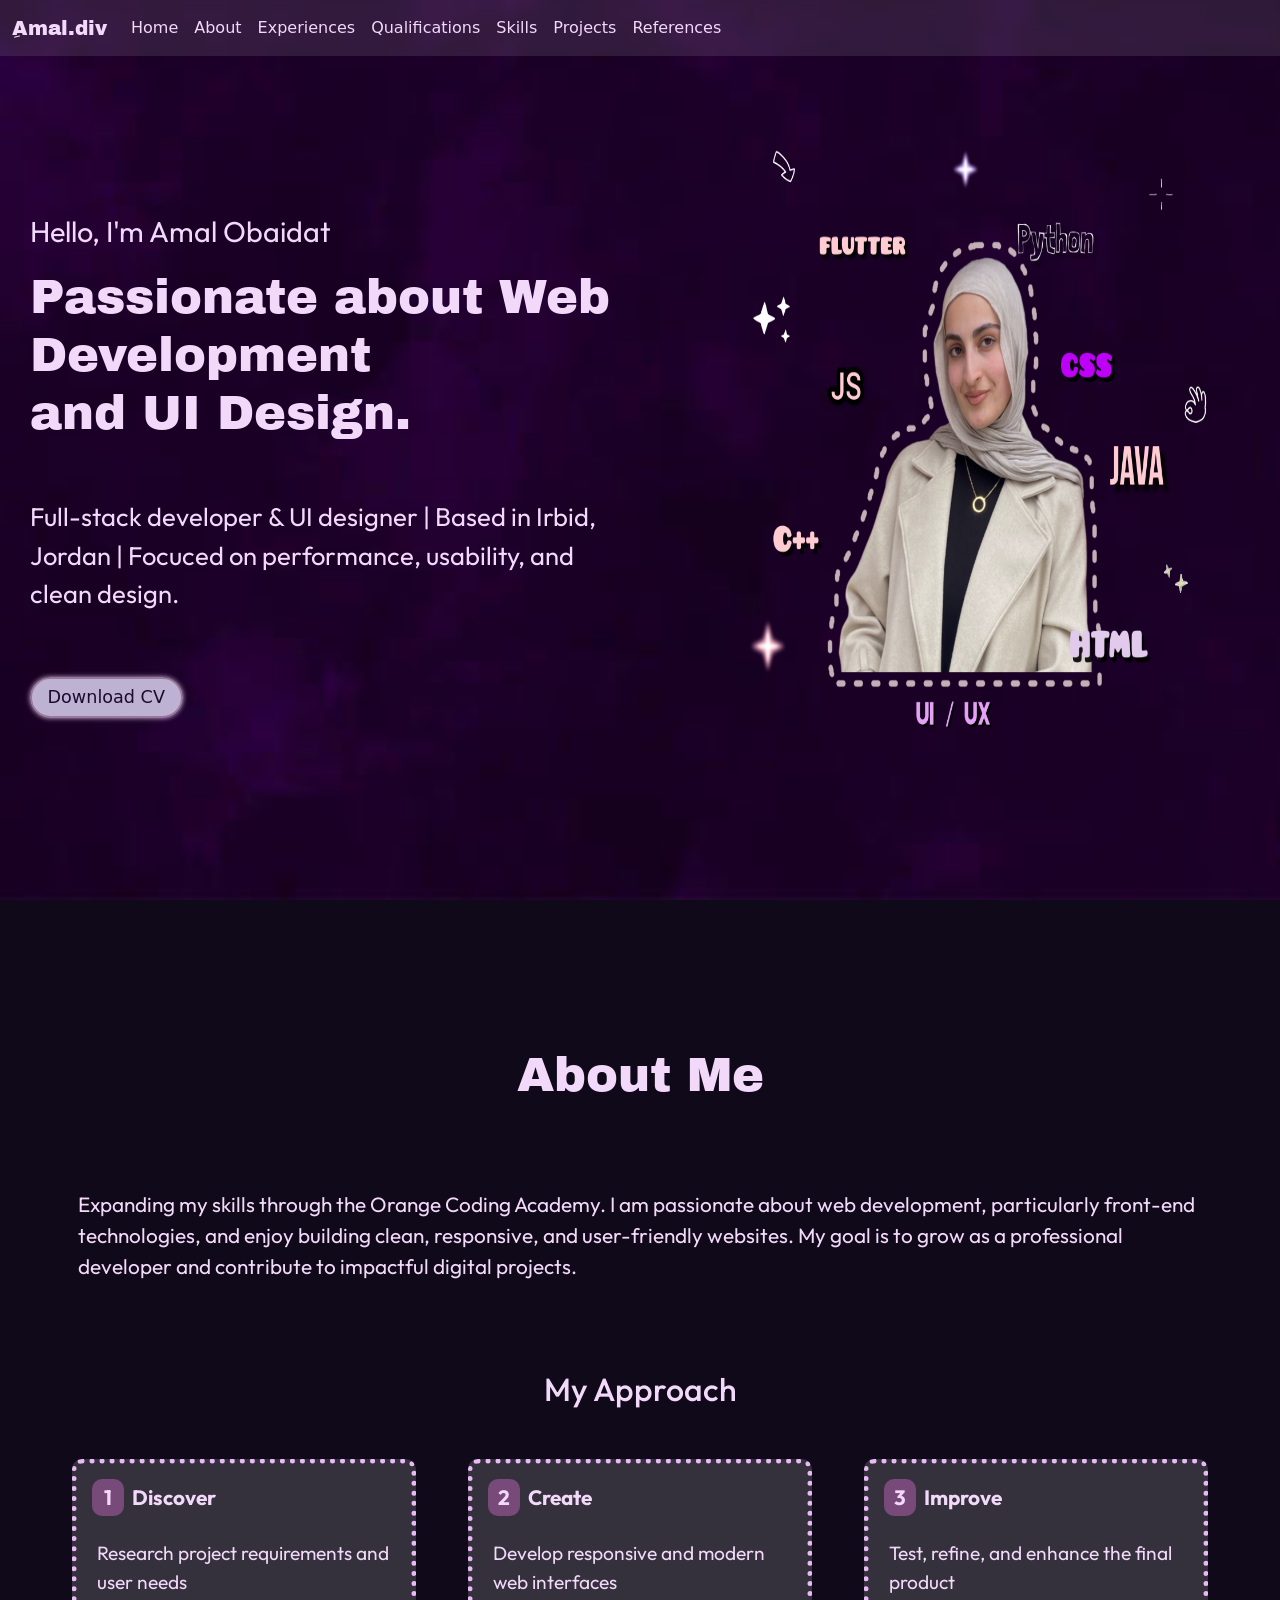
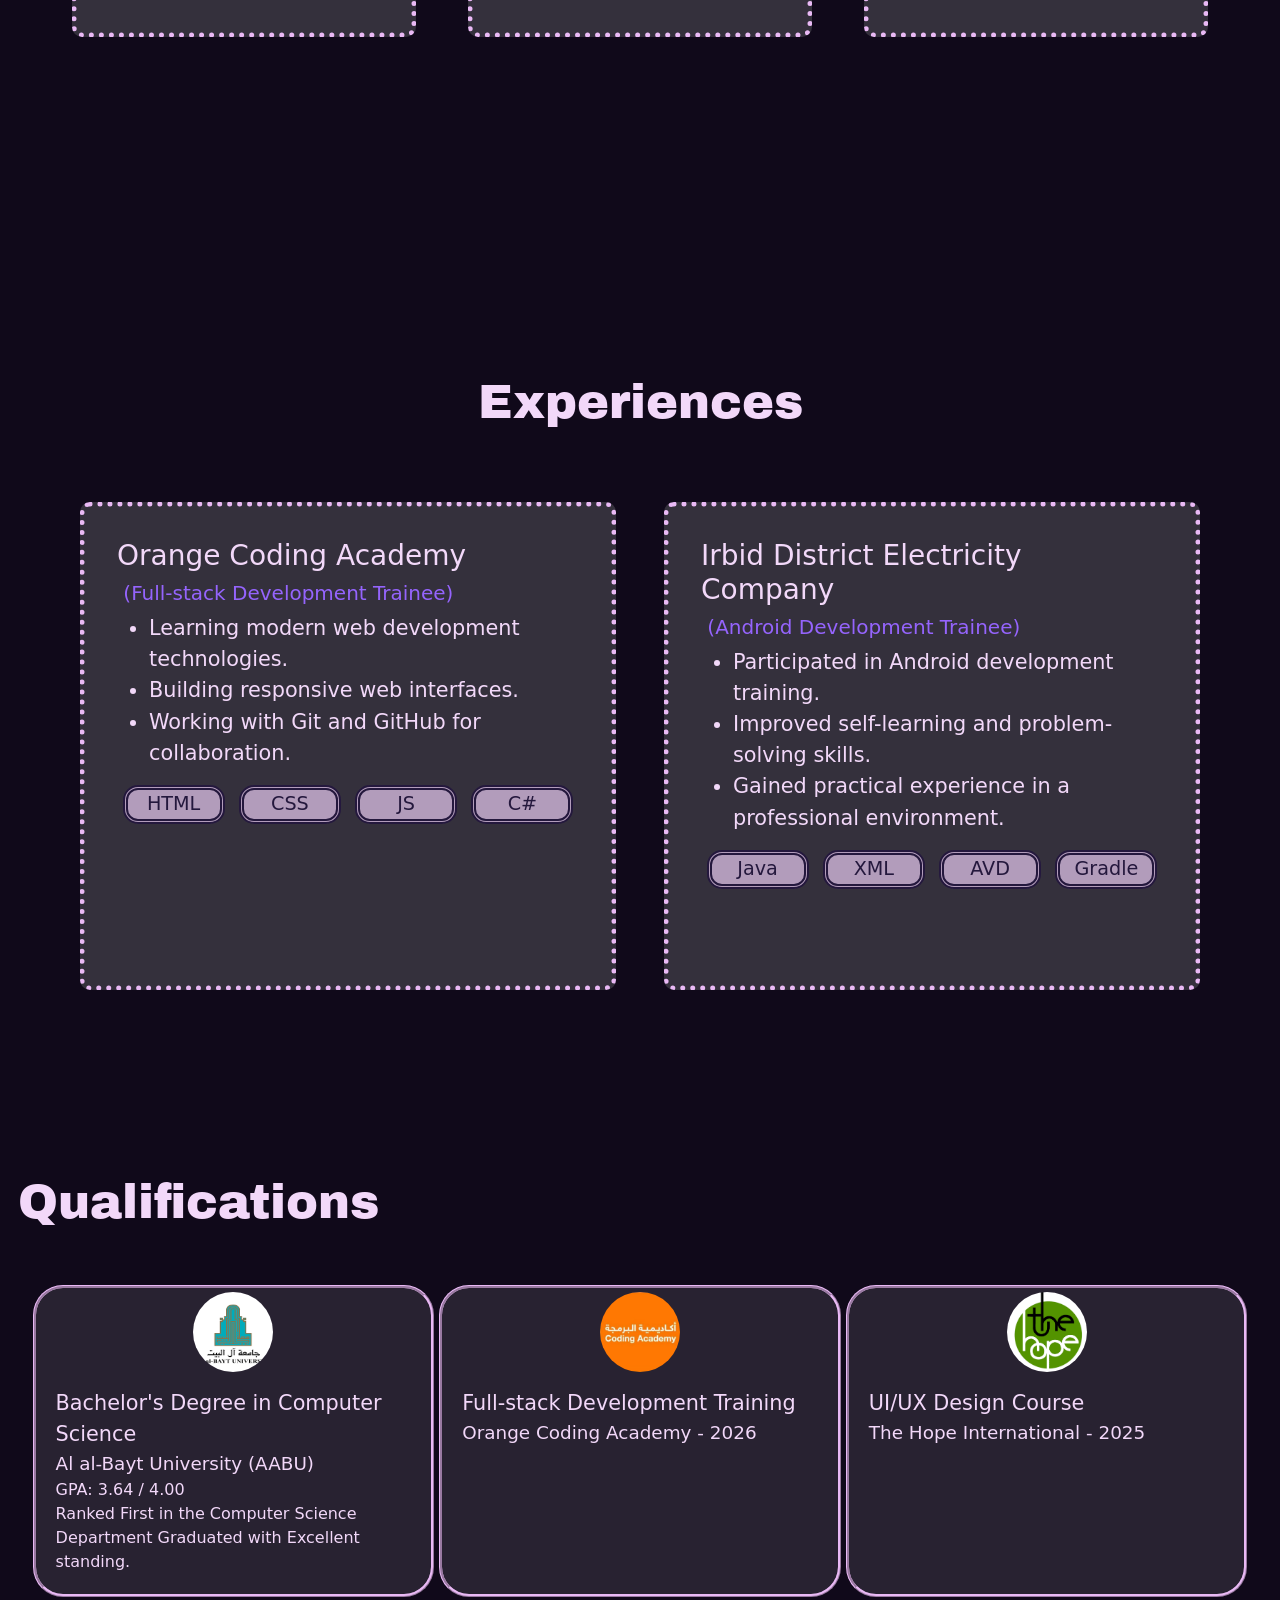
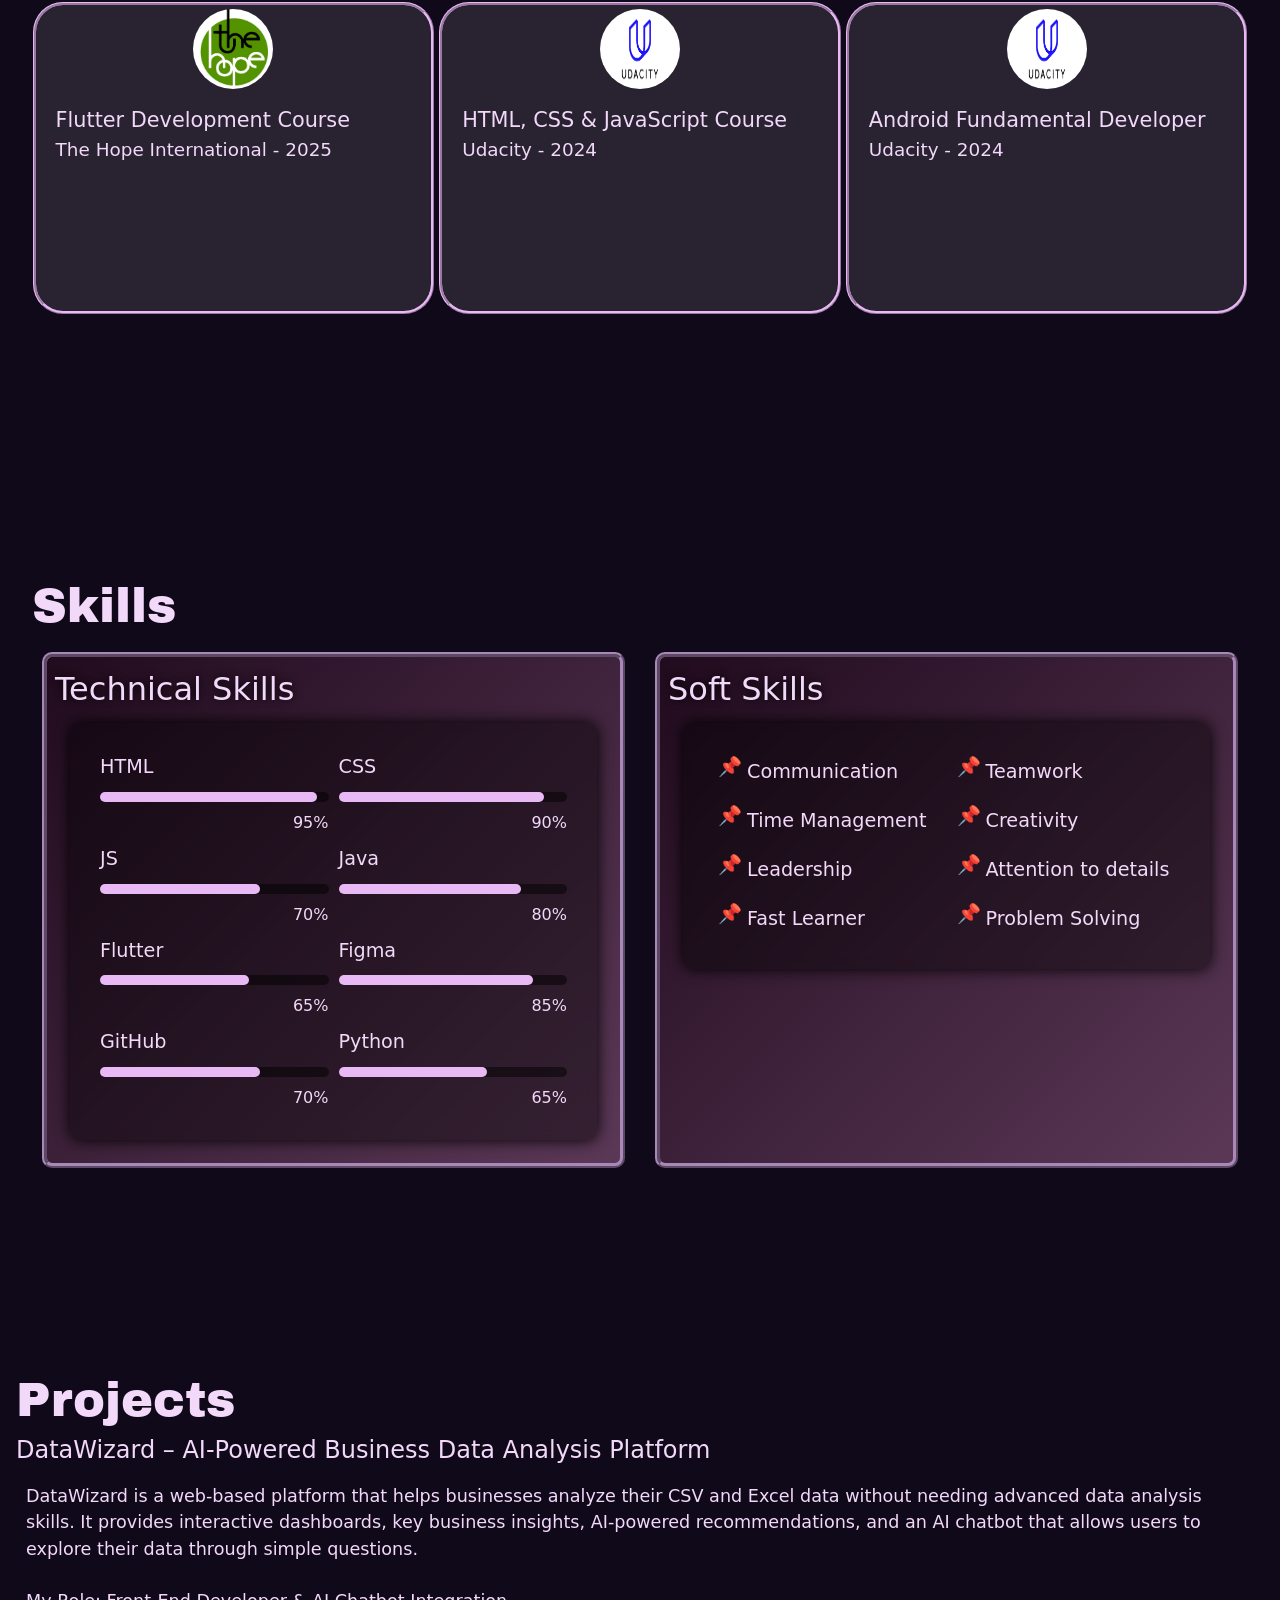
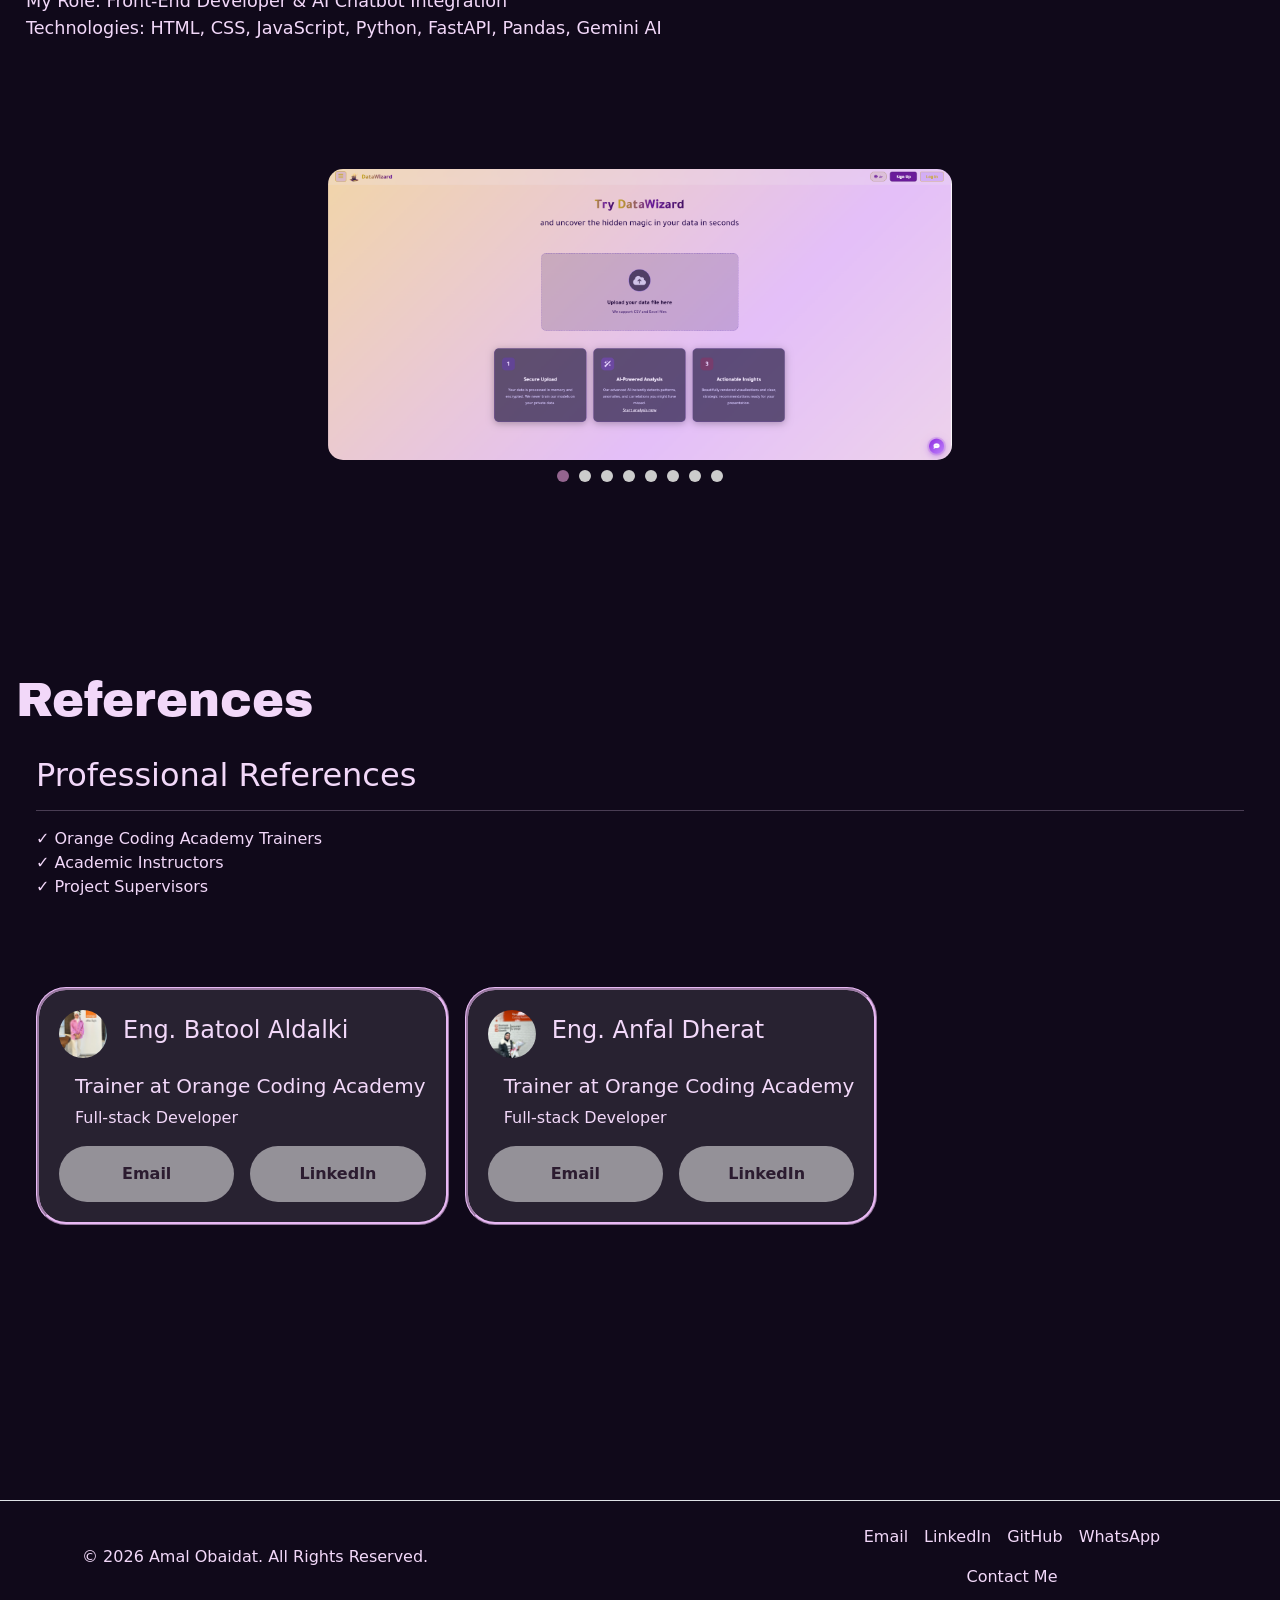
==== home.html @ 2462aabe "edit" ====
<!DOCTYPE html>
<html lang="en">

<head>
    <meta charset="UTF-8">
    <meta name="viewport" content="width=device-width, initial-scale=1.0">
    <title>Document</title>
    <link rel="stylesheet" href="home.css">
    <link rel="preconnect" href="https://fonts.googleapis.com">
    <link rel="preconnect" href="https://fonts.gstatic.com" crossorigin>
    <link href="https://fonts.googleapis.com/css2?family=Archivo+Black&display=swap" rel="stylesheet">
    <link href="https://fonts.googleapis.com/css2?family=Outfit&display=swap" rel="stylesheet">
    <link href="https://cdn.jsdelivr.net/npm/bootstrap@5.3.2/dist/css/bootstrap.min.css" rel="stylesheet">

</head>

<body>
    <nav class="navbar navbar-expand-lg navbar-dark">
        <div class="container-fluid">
            <a class="navbar-brand" href="#">ِAmal.div</a>
            <button class="navbar-toggler" type="button" data-bs-toggle="collapse"
                data-bs-target="#navbarSupportedContent" aria-controls="navbarSupportedContent" aria-expanded="false"
                aria-label="Toggle navigation">
                <span class="navbar-toggler-icon"></span>
            </button>
            <div class="collapse navbar-collapse" id="navbarSupportedContent">
                <ul class="navbar-nav me-auto mb-2 mb-lg-0">
                    <li class="nav-item">
                        <a class="nav-link active" aria-current="page" href="#">Home</a>
                    </li>
                    <li class="nav-item">
                        <a class="nav-link active" href="#aboutSec">About</a>
                    </li>
                    <li class="nav-item ">
                        <a class="nav-link active" href="#experSec">Experiences</a>
                    </li>
                    <li class="nav-item ">
                        <a class="nav-link active" href="#qualiSec">Qualifications</a>
                    </li>
                    <li class="nav-item ">
                        <a class="nav-link active" href="#skillsSec">Skills</a>
                    </li>
                    <li class="nav-item">
                        <a class="nav-link active" href="#projSec">Projects</a>
                    </li>
                    <li class="nav-item">
                        <a class="nav-link active" href="#refSec">References</a>
                    </li>
                </ul>
            </div>
        </div>
    </nav>
    <section class="hero">
        <div class="mainHero">

            <div class="grid2">
                <div class="name outfit">
                    <p>Hello, I'm Amal Obaidat</p>
                </div>
                <div class="archivo-black-regular textSize">
                    <h3>Passionate about Web Development<br> and UI Design.</h3>
                </div>
                <br><br>
                <div class="disc outfit">
                    <p>Full-stack developer & UI designer | Based in Irbid, Jordan | Focuced
                        on performance, usability, and clean design.</p>
                </div>
                <div>
                    <input type="button" value="Download CV" id="cvBut">
                </div>
            </div>
            <div class="img"><img src="images/amalPic2.png"></div>
        </div>
    </section>


    <section class="about outfit" id="aboutSec">
        <div class="archivo-black-regular title"> About Me</div>
        <div class="content">
            <div class="mainText">
                <p>Expanding my skills through the Orange Coding Academy. I am passionate about web development,
                    particularly
                    front-end technologies, and enjoy building clean, responsive, and user-friendly websites. My goal is
                    to grow
                    as a professional developer and contribute to impactful digital projects.
                </p>

            </div>
            <br>
            <div class="cardContainer">
                <h2 class="headText">My Approach</h2>
                <div class="cards">
                    <div class="card1">
                        <div class="cardContent">
                            <div class="top">
                                <div class="num1">1</div>
                                <div class="sub">
                                    <p>Discover</p>
                                </div>
                            </div>

                            <div>
                                <p class="text">Research project requirements and user needs</p>
                            </div>
                        </div>
                    </div>
                    <div class="card2">
                        <div class="cardContent">
                            <div class="top">
                                <div class="num2">2</div>
                                <div class="sub">
                                    <p>Create</p>
                                </div>
                            </div>
                            <div>
                                <p class="text">Develop responsive and modern web interfaces</p>
                            </div>
                        </div>
                    </div>
                    <div class="card3">

                        <div class="cardContent">
                            <div class="top">
                                <div class="num3">3</div>
                                <div class="sub">
                                    <p>Improve</p>
                                </div>
                            </div>

                            <div>
                                <p class="text">Test, refine, and enhance the final product</p>
                            </div>
                        </div>
                    </div>
                </div>
            </div>

        </div>

    </section>
    <section class="experiences" id="experSec">

        <div class="sec1">
            <div class="archivo-black-regular Etitle"> Experiences</div>
            <div class="EContent">
                <div class="contentCards">
                    <div class="expCards">
                        <h3 class="head3">Orange Coding Academy</h3>
                        <h5 class="discHeading">&nbsp;(Full-stack Development Trainee)</h5>
                        <ul class="list">
                            <li>Learning modern web development technologies.</li>
                            <li>Building responsive web interfaces.</li>
                            <li>Working with Git and GitHub for collaboration.</li>
                        </ul>
                        <div class="using">
                            <div class="items">HTML</div>
                            <div class="items">CSS</div>
                            <div class="items"> JS</div>
                            <div class="items">C#</div>
                        </div>
                    </div>
                    <div class="expCards">
                        <h3 class="head3">Irbid District Electricity Company</h3>
                        <h5 class="discHeading">&nbsp;(Android Development Trainee)</h5>
                        <ul class="list">
                            <li>Participated in Android development training.</li>
                            <li>Improved self-learning and problem-solving skills.</li>
                            <li>Gained practical experience in a professional environment.</li>
                        </ul>
                        <div class="using">
                            <div class="items">Java</div>
                            <div class="items">XML</div>
                            <div class="items">AVD</div>
                            <div class="items">Gradle</div>
                        </div>
                    </div>
                </div>

            </div>
        </div>

    </section>
    <section class="qualifications" id="qualiSec">
        <div class="archivo-black-regular title"> Qualifications</div>
        <div class="quali">
            <div class="qualiCards">
                <div class="icon"><img src="images/AABU.png" alt="AABU"></div>
                <div class="qualiName">Bachelor's Degree in Computer Science</div>
                <div class="from">Al al-Bayt University (AABU)</div>
                <div class="moreDetails">GPA: 3.64 / 4.00 <br>
                    Ranked First in the Computer Science Department
                    Graduated with Excellent standing.</div>
            </div>
            <div class="qualiCards">
                <div class="icon"><img src="images/orange.jpg" alt="orange"></div>
                <div class="qualiName">Full-stack Development Training</div>
                <div class="from">Orange Coding Academy - 2026</div>
            </div>
            <div class="qualiCards">
                <div class="icon">
                    <div><img src="images/the hope.png" alt="the hope"></div>
                </div>
                <div class="qualiName">UI/UX Design Course</div>
                <div class="from">The Hope International - 2025</div>
            </div>
            <div class="qualiCards">
                <div class="icon"><img src="images/the hope.png" alt="the hope"></div>
                <div class="qualiName">Flutter Development Course</div>
                <div class="from">The Hope International - 2025</div>
            </div>
            <div class="qualiCards">
                <div class="icon"><img src="images/udacity.png" alt="udacity"></div>
                <div class="qualiName">HTML, CSS & JavaScript Course</div>
                <div class="from">Udacity - 2024</div>
            </div>
            <div class="qualiCards">
                <div class="icon"><img src="images/udacity.png" alt="udacity"></div>
                <div class="qualiName">Android Fundamental Developer</div>
                <div class="from">Udacity - 2024</div>
            </div>
        </div>
    </section>
    <section class="skills " id="skillsSec">
        <div class="archivo-black-regular title"> Skills</div>
        <div class="skillsContainer">
            <div class="techSection">
                <div class="skillTitle">Technical Skills</div>
                <div class="techSkill">
                    <div class="langs" data-percent="95%">HTML
                        <progress value="95" max="100"></progress>
                    </div>
                    <div class="langs" data-percent="90%">CSS
                        <progress value="90" max="100"></progress>
                    </div>
                    <div class="langs" data-percent="70%">JS
                        <progress value="70" max="100"></progress>
                    </div>
                    <div class="langs" data-percent="80%">Java
                        <progress value="80" max="100"></progress>
                    </div>
                    <div class="langs" data-percent="65%">Flutter
                        <progress value="65" max="100"></progress>
                    </div>
                    <div class="langs" data-percent="85%">Figma
                        <progress value="85" max="100"></progress>
                    </div>
                    <div class="langs" data-percent="70%">GitHub
                        <progress value="70" max="100"></progress>
                    </div>
                    <div class="langs" data-percent="65%">Python
                        <progress value="65" max="100"></progress>
                    </div>
                </div>
            </div>
            <div class="softSection">
                <div class="skillTitle">Soft Skills</div>
                <div class="softSkill">
                    <div class="soft">Communication</div>
                    <div class="soft">Teamwork</div>
                    <div class="soft">Time Management</div>
                    <div class="soft">Creativity</div>
                    <div class="soft">Leadership</div>
                    <div class="soft">Attention to details</div>
                    <div class="soft">Fast Learner</div>
                    <div class="soft">Problem Solving</div>
                </div>
            </div>
        </div>
    </section>
    <section class="projects" id="projSec">
        <div class="archivo-black-regular title"> Projects</div>

        <div class="proName">
            <h4 class="head4">DataWizard – AI-Powered Business Data Analysis Platform</h4>
            <div>
                <p>DataWizard is a web-based platform that helps businesses analyze their CSV and Excel data without
                    needing
                    advanced data analysis skills. It provides interactive dashboards, key business insights, AI-powered
                    recommendations, and an AI chatbot that allows users to explore their data through simple
                    questions.<br><br>

                    My Role: Front-End Developer & AI Chatbot Integration<br>
                    Technologies: HTML, CSS, JavaScript, Python, FastAPI, Pandas, Gemini AI</p>

            </div>
        </div>
        <div class="proCont">
            <input type="radio" name="imgs" id="img1" checked>
            <input type="radio" name="imgs" id="img2">
            <input type="radio" name="imgs" id="img3">
            <input type="radio" name="imgs" id="img4">
            <input type="radio" name="imgs" id="img5">
            <input type="radio" name="imgs" id="img6">
            <input type="radio" name="imgs" id="img7">
            <input type="radio" name="imgs" id="img8">

            <div class="proImgs">
                <div class="imgs slide1"><img src="images/home.png" alt="proPic"></div>
                <div class="imgs slide2"><img src="images/basic1.png" alt="proPic"></div>
                <div class="imgs slide3"><img src="images/basic2.png" alt="proPic"></div>
                <div class="imgs slide4"><img src="images/ai1.png" alt="proPic"></div>
                <div class="imgs slide5"><img src="images/dash.png" alt="proPic"></div>
                <div class="imgs slide6"><img src="images/insight1.png" alt="proPic"></div>
                <div class="imgs slide7"><img src="images/chat.png" alt="proPic"></div>
                <div class="imgs slide8"><img src="images/history.png" alt="proPic"></div>
            </div>
            <div class="dots">
                <label for="img1"></label>
                <label for="img2"></label>
                <label for="img3"></label>
                <label for="img4"></label>
                <label for="img5"></label>
                <label for="img6"></label>
                <label for="img7"></label>
                <label for="img8"></label>
            </div>
        </div>

    </section>
    <section class="references" id="refSec">
        <div class="archivo-black-regular title"> References</div>
        <div class="refContent">
            <h2 class="head2">Professional References</h2>
            <hr>
            <div class="refPiont">
                <p>
                    ✓ Orange Coding Academy Trainers<br>
                    ✓ Academic Instructors<br>
                    ✓ Project Supervisors<br>
                </p>
                <br><br><br>
                <div class="refCards">
                    <div class="RCard1">
                        <div class="nameImg">
                            <img src="images/batoolCoach.jpg">
                            <h4 class="head4">
                                Eng. Batool Aldalki
                            </h4>
                            
                        </div>
                        <h5 class="head5 refHead">Trainer at Orange Coding Academy</h5>
                        <p>Full-stack Developer</p>
                        <div class="RContact">
                            <a href="mailto:gt.batool.aldalki@orange.com">Email</a>
                            <a href="https://www.linkedin.com/in/batool-walid-b33894228/">LinkedIn</a>
                        </div>

                    </div>
                    <div class="RCard2">
                        <div class="nameImg">
                            <img src="images/anfalCoach.jpg">
                            <h4 class="head4">
                                Eng. Anfal Dherat
                            </h4>
                            
                        </div>

                        <h5 class="head5 refHead">Trainer at Orange Coding Academy</h5>
                        <p>Full-stack Developer</p>
                        <div class="RContact">
                            <a href="mailto:gt.anfal.daharat@orange.com">Email</a>
                            <a href="https://www.linkedin.com/in/anfal-dherat/">LinkedIn</a>
                            
                        </div>
                    </div>
                </div>

            </div>
    </section>
    <footer class="py-3  border-top">
        <div class="container d-flex flex-wrap justify-content-between align-items-center">
            <p class="col-md-4 mb-0 ">&copy; 2026 Amal Obaidat. All Rights Reserved.</p>

            <ul class="nav col-md-4 justify-content-center">
                <li class="nav-item"><a href="mailto:amalobaidat065@gmail.com" target="_blank"
                        class="nav-link px-2 ">Email</a></li>
                <li class="nav-item"><a href="https://www.linkedin.com/in/amal-obaidat-153306365" target="_blank"
                        class="nav-link px-2 ">LinkedIn</a></li>
                <li class="nav-item"><a href="https://github.com/amal-Obaidat55" target="_blank"
                        class="nav-link px-2 ">GitHub</a></li>
                <li class="nav-item"><a href="https://wa.me/962775417421" target="_blank"
                        class="nav-link px-2 ">WhatsApp </a></li>
                <li class="nav-item"><a href="tel:+962775417421" target="_blank" class="nav-link px-2 ">Contact Me </a>
                </li>
            </ul>
        </div>
    </footer>
    <script src="https://cdn.jsdelivr.net/npm/bootstrap@5.3.2/dist/js/bootstrap.bundle.min.js"></script>
</body>

</html>
---- home.css ----
* {
    color: rgb(242, 216, 249);

}

body {
    margin: 0;
    padding: 0;
}

.navbar {
    background: rgba(255, 255, 255, 0.1);
    backdrop-filter: blur(5px);
    position: fixed !important;
    width: 100%;
    top: 0;
    z-index: 1000;
}

.navbar .nav-link.active {
    color: rgb(242, 216, 249) !important;

}

.navbar-brand {
    color: rgb(242, 216, 249) !important;
    font-family: "Archivo Black", sans-serif;
    font-weight: 200;
    font-style: normal;
}

.hero,
.about,
.experiences,
.qualifications,
.skills,
.projects,
.references {
    width: 100%;
    height: 100%;
}

.mainHero {
    padding: 10px;
    height: 100vh;
    background-image: url(images/PBack.jpg);
    background-repeat: no-repeat;
    background-size: cover;
    display: flex;
    align-items: stretch;

}

.grid2 {
    padding: 20px;
    flex: 1;
    height: 100dvh;
    display: flex;
    flex-direction: column;
    justify-content: center;
}

.archivo-black-regular {
    font-family: "Archivo Black", sans-serif;
    font-weight: 400;
    font-style: normal;
}

.textSize h3 {
    font-size: 3rem;
}

.outfit {
    font-family: "Outfit", sans-serif;
    font-optical-sizing: auto;
    font-weight: 400;
    font-style: normal;
}

.name {
    font-size: 1.8rem;
}

.disc {
    font-size: 1.6rem;
}

#cvBut {
    color: rgb(29, 10, 47);
    font-size: 1.1rem;
    border-radius: 25px;
    background-color: rgb(208, 198, 230, 0.9);
    margin-top: 3rem;
    border: 2px solid rgb(155, 120, 155);
    box-shadow: 0 0 5px rgb(200, 181, 219);
    width: 25%;
    height: 50%;

}

#cvBut:hover {
    color: rgb(242, 216, 249);
    background-color: rgb(208, 198, 230, 0.3);
    transition: 0.5s ease;
    transform: scale(1.1);
    border: 2px none plum;
    box-shadow: 0 0 8px rgb(155, 120, 155);
}

.img {
    flex: 1;
    display: flex;
    align-items: center;
    justify-content: center;

}

.img img {
    margin: 50px 20px 20px;
    width: 90%;
    height: 90%;
}

@media (max-width:480px) {
    .mainHero {
        padding: 3px;
        min-height: 100dvh;
        height: 100dvh;
        flex-direction: column-reverse;
        text-align: center;
    }

    .grid2 {
        padding: 5px;
        height: 50%;
        align-items: center;
    }

    .textSize h3 {
        font-size: 1rem;
    }

    .name {
        font-size: 0.8rem;
    }

    .disc {
        font-size: 0.8rem;
    }

    .img img {
        width: 60%;
        height: auto;
        margin-top: 80px;
    }

    #cvBut {
        width: fit-content;
        margin-top: 1rem;
        font-size: 0.7rem;
        padding: 2px 4px;
        height: auto;
    }


}

@media (min-width:481px) and (max-width:768px) {
    .mainHero {
        padding: 13px;
        min-height: 100dvh;
        height: 100dvh;
        flex-direction: column-reverse;
        text-align: center;
    }

    .grid2 {
        padding: 5px;
        height: 50%;
        align-items: center;
    }

    .textSize h3 {
        font-size: 1.5rem;
    }

    .name {
        font-size: 1.3rem;
    }

    .disc {
        font-size: 1.1rem;
    }

    .img img {
        width: 50%;
        height: auto;
        padding-top: 20px;
    }

    #cvBut {
        width: fit-content;
        margin-top: 2rem;
        padding: 4px 8px;
        height: auto;
    }
}


@media (min-width:769px) and (max-width:1279px) {
    .name{
        font-size: 1.6rem;
    }
       
    .textSize h3{
        font-size: 2rem;
    }
    .outfit{
        font-size: 1.5rem;
    }

    .img img{
        width: 90%;
        height: 70%;
    }
    
}


@media (min-width:1280px) {}

.about {
    background-image: url(images/back1.png);
    background-size: cover;
    height: 100dvh;
    display: flex;
    flex-direction: column;
    justify-content: center;
    align-items: center;
}

.title {
    margin-top: 3rem;
    font-size: 3rem;
}

.content {
    padding: 30px;
    display: flex;
    flex-direction: column;
    justify-content: center;
    align-items: center;
}

.mainText {
    margin: 3rem;
    font-size: 1.3rem;
}

.cardContainer {
    display: flex;
    flex-direction: column;
    justify-content: center;
    align-items: center;
}

.cards {
    display: flex;
    gap: 2rem;
    margin: 2rem;
}

.card1,
.card2,
.card3 {
    flex: 1;
    background-color: rgb(137, 139, 141, 0.3);
    margin: 10px;
    padding: 10px;
    border-radius: 10px;
    display: flex;
    flex-direction: column;
    border: 5px dotted rgb(233, 185, 245);
}

.card1:hover,
.card2:hover,
.card3:hover {
    transition: 0.5s ease;
    transform: scale(1.1);
}

.top {
    display: flex;
    gap: 3px;
    font-weight: bold;
    font-size: 1.3rem;
}

.sub {
    margin-top: 0.5rem;
}

.text {
    padding: 10px;
    font-size: 1.2rem;
}

.num1,
.num2,
.num3 {
    background-color: rgba(150, 86, 147, 0.7);
    height: fit-content;
    border-radius: 10px;
    width: 2rem;
    padding: 3px;
    margin: 5px;
    text-align: center;
}

@media (max-width:480px) {

    .title {
        font-size: 1.3rem;
        margin-top: 3.1rem;
    }

    .content {
        padding: 5px;
    }

    .mainText {
        margin: 0.5rem;
        font-size: 0.8rem;
        text-align: center;
    }

    .cards {
        flex-direction: column;
        gap: 1px;
        margin: 2px;
    }

    .card1,
    .card2,
    .card3 {
        flex: 1;
        width: 100%;
    }

    .headText {
        font-size: 1rem;
    }

    .top {
        gap: 1px;
        font-size: 0.8rem;
    }

    .sub {
        margin-top: 0.4rem;
    }

    .text {
        padding: 2px;
        font-size: 0.8rem;
    }

    .num1,
    .num2,
    .num3 {
        width: 0.8rem;
        padding: 1px;
        margin: 3px;
    }

}

@media (min-width:481px) and (max-width:768px) {
    .title {
        margin-top: 2rem;
        font-size: 2rem;
    }

    .mainText {
        margin: 1rem;
        font-size: 1rem;
    }

    .headText {
        font-size: 1.5rem;
    }

    .cards {
        gap: 0.5rem;
        margin: 0.2rem;
    }
    .sub{
        font-size: 1rem;
    }
    .text{
        font-size: 1rem;
    }
    .card1,
    .card2,
    .card3 {
        font-size: 0.5rem;
    }

    .num1,
    .num2,
    .num3 {
        width: 2rem;
    }
}

@media (min-width:769px) and (max-width:1279px) {
    .title{
        font-size: 2rem;
        margin-top: 2rem;
    }
    .mainText{
        margin: 1rem;
        font-size: 1.3rem;
    }
    .cards{
        margin: 1rem;
        gap: 1rem;
    }
    .top{
        font-size: 1.2rem;
    }

}

@media (min-width:1280px) {}

.experiences {
    background-image: url(images/back1.png);
    background-size: cover;
    height: 100dvh;
    display: flex;
}

.sec1 {
    flex: 1;
    display: flex;
    flex-direction: column;
    padding: 3rem;
    justify-content: center;
    align-items: center;
}

.EContent {
    display: flex;
    margin-top: 2rem;
}

.Etitle {
    margin-top: 1.5rem;
    font-size: 3rem;
}

.contentCards {
    flex: 1;
    display: flex;
    flex-direction: row;
    gap: 3rem;
    margin: 2rem;
    height: 100%;
}

.expCards {
    border: 5px dotted rgb(233, 185, 245);
    background-color: rgb(137, 139, 141, 0.3);
    flex: 1;
    padding: 2rem;
    border-radius: 10px;

}

.expCards:hover {
    transition: 0.5s ease;
    transform: scale(1.1);
}

.discHeading {
    color: rgb(149, 100, 253);
}

.list {
    font-size: 1.3rem;
}

.using {
    display: grid;
    grid-template-columns: repeat(4, 1fr);
    gap: 3px;
    justify-items: center;
    align-items: center;
}

.items {
    border: 5px double rgb(36, 24, 61);
    color: rgb(36, 24, 61);
    background-color: rgba(233, 203, 241, 0.7);
    border-radius: 15px;
    width: 90%;
    text-align: center;
    font-size: 1.2rem;
}

@media (max-width:480px) {

    .experiences {
        height: 100dvh;
    }

    .sec1 {
        padding: 0.2rem;
    }

    .EContent {
        padding: 0.1rem;
        margin-top: 1rem;
    }

    .Etitle {
        font-size: 2rem;
    }

    .contentCards {
        flex-direction: column;
        gap: 0.5rem;
        margin: 0.1rem;
        height: auto;
        width: 100%;
    }

    .expCards {
        padding: 10px;
    }

    .expCards h3 {
        font-size: 1rem;
    }

    .expCards h5 {
        font-size: 0.9rem;
    }

    .list {
        font-size: 0.8rem;
    }

    .using {
        grid-template-columns: repeat(4, 1fr);
    }

    .items {
        width: 100%;
        font-size: 0.8rem;
    }


}

@media (min-width:481px) and (max-width:768px) {
    .sec1{
        padding: 1rem;
    }
    .EContent{
        margin-top: 1rem;
    }
    .Etitle{
        font-size: 2rem;
    }
    .contentCards{
        gap: 0.5rem;
        margin: 0.5rem;
    }
    .expCards{
        padding: 0.5rem;
    }
    .list{
        font-size: 1rem;
    }
    .head3{
        font-size: 1.5rem;
    }
    .discHeading{
        font-size: 1.2rem;
    }
    .items{
        font-size: 0.9rem;
    }
}

@media (min-width:769px) and (max-width:1279px) {
    .sec1{
        padding: 1rem;
    }
    .EContent{
        margin-top: 1rem;
    }
    .Etitle{
        margin-top: 1rem;
    }
    .contentCards{
        gap: 1rem;
        margin: 1rem;
    }
    .expCards{
        padding: 1.5rem;
    }
    .list{
        font-size: 1.1rem;
    }
    .items{
        font-size: 1rem;
    }
}

@media (min-width:1280px) {}

.qualifications {
    background-image: url(images/back1.png);
    background-size: cover;
    height: 100dvh;
    display: flex;
    flex-direction: column;
    padding: 1.1rem;

}

.quali {
    margin-top: 2rem;
    display: grid;
    grid-template-columns: repeat(3, 1fr);
    grid-template-rows: repeat(2, 1fr);
    padding: 15px;
    gap: 5px;
}

.qualiCards {
    border: 3px ridge rgb(233, 185, 245);
    background: rgba(255, 255, 255, 0.1);
    backdrop-filter: blur(1px);
    border-radius: 30px;
    padding: 20px;
}

.icon {
    display: flex;
    transform: translateY(-20%);
    border-radius: 50px;
    justify-content: center;
}

.icon img {
    align-items: center;
    width: 5rem;
    height: 5rem;
    border-radius: 50%;
}

.qualiName {
    font-size: 1.3rem;
}

.from {
    font-size: 1.15rem;
}

.moreDetails {
    font-size: 1rem;
}

@media (max-width:480px) {

    .qualifications {
        height: 100dvh;
        padding: 0.2rem;
    }

    .quali {
        grid-template-columns: repeat(2, 1fr);
        margin-top: 0.2rem;
    }

    .qualiCards {
        padding: 20px;
    }

    .icon img {
        width: 2rem;
        height: 2rem;
    }

    .qualiName {
        font-size: 1rem;
    }

    .from {
        font-size: 0.8rem;
    }

    .moreDetails {
        font-size: 0.7rem;
    }

}

@media (min-width:481px) and (max-width:768px) {
    .title{
        font-size: 1.5rem;
    }
    .quali{
        margin-top: 0.1rem;
    }
    .icon img{
        width: 2.5rem;
        height: 2.5rem;
    }
    .qualiName{
        font-size: 1rem;
    }
    .from{
        font-size: 0.9rem;
    }
    .moreDetails{
        font-size: 0.85rem;
    }
}

@media (min-width:769px) and (max-width:1279px) {
    .quali{
        margin-top: 1rem;
    }
    .icon img{
        width: 3rem;
        height: 3rem;
    }
    .qualiName{
        font-size: 1.18rem;
    }
    .from{
        font-size: 1.1rem;
    }
    .moreDetails{
        font-size: 0.97rem;
    }

}

@media (min-width:1280px) {
    
}

.skills {
    background-image: url(images/back1.png);
    background-size: cover;
    height: 100dvh;
    display: flex;
    flex-direction: column;
    padding: 2rem;
    justify-content: center;
    align-content: center;
}

.skillsContainer {
    display: flex;
    flex-wrap: wrap;
    gap: 30px;
    padding: 10px;
}

@keyframes gradient-animation {
    0% {
        background-position: 0% 50%;
    }

    50% {
        background-position: 100% 50%;
    }

    100% {
        background-position: 0% 50%;
    }
}

.techSection,
.softSection {
    flex: 1;
    padding: 3px;
    border: 5px ridge rgb(169, 136, 185);
    border-radius: 10px;
    background: linear-gradient(-45deg, #210b1e, #94658f, #210b1e);
    background-size: 400% 400%;
    animation: gradient-animation 10s ease 0.1s infinite;
}

.skillTitle {
    font-size: 2rem;
    font-weight: 500;
    text-shadow: 0 0 8px black;
    padding: 5px;
}

.techSkill,
.softSkill {
    flex: 1;
    padding: 30px;
    margin: 5px 20px 20px;
    display: grid;
    grid-template-columns: repeat(2, 1fr);
    grid-template-rows: repeat(4, 1fr);
    gap: 10px;
    background: rgba(0, 0, 0, 0.4);
    backdrop-filter: blur(5px);
    border-radius: 10px;
    box-shadow: 0 0 15px black;

}

.softSkill,
.langs {
    font-size: 1.2rem;
}


.soft::before {
    content: "📌";
    padding: 5px;
    display: inline-block;
    transform: translateY(-5px);
}

.langs::after {
    content: attr(data-percent);
    float: right;
    font-size: 1rem;
}

.langs progress {
    width: 100%;
    height: 10px;
    border-radius: 20px;
}

progress::-webkit-progress-bar {
    background-color: rgba(0, 0, 0, 0.5);
    border-radius: 20px;
}

progress::-webkit-progress-value {
    background-color: rgb(233, 185, 245);
    border-radius: 10px;
}

@media (max-width:480px) {
    .skills {
        padding: 0.2rem;
    }

    .skillTitle {
        font-size: 1rem;
    }

    .skillsContainer {
        gap: 3px;
        padding: 1px;
    }

    .techSection,
    .softSection {
        flex: 1;
    }

    .techSkill,
    .softSkill {
        display: flex;
        flex-direction: column;
        padding: 10px;
        margin: 1px 5px 5px;
    }

    .softSkill,
    .langs {
        font-size: 0.8rem;
    }

    .langs::after {

        font-size: 0.5rem;
    }

    .langs progress {
        width: 100%;
        height: 10px;
        border-radius: 20px;
    }
}

@media (min-width:481px) and (max-width:768px) {
    .skills{
        padding: 1rem;
    }
    .skillsContainer {
        gap: 10px;
        padding: 5px;
    }
    .skillTitle{
        font-size: 1.3rem;
    }
    .softSkill{
        font-size: 0.9rem;
        display: flex;
        flex-direction: column;
    }
    .langs{
        font-size: 1rem;
    }
    .langs::after{
        font-size: 0.8rem;
    }
}

@media (min-width:769px) and (max-width:1279px) {
    .skills{
        padding: 1.5rem;
    }
    .softSkill{
        display: flex;
        flex-direction: column;
    }
    .skillTitle{
        font-size: 1.5rem;
    }
    .softSkill,.langs{
        font-size: 1rem;
    }
    .langs::after{
        font-size: 0.8rem;
    }
}

@media (min-width:1280px) {}

.projects {
    background-image: url(images/back1.png);
    background-size: cover;
    height: 100dvh;
    display: flex;
    flex-direction: column;
    padding: 1rem;

}

input[name="imgs"] {
    display: none;
}

.proName p {
    padding: 10px;
    font-size: 1.1rem;
}

.proCont {
    flex: 1;
    display: flex;
    flex-direction: column;
    justify-content: center;
    align-content: center;
}

.proImgs .imgs {
    display: none;
}

.imgs img {
    width: 50%;
    height: 50%;
    border-radius: 15px;
}

.imgs img:hover {
    transform: scale(1.7) translateY(-60px);
    transition: 0.5s ease;
}

.dots {
    display: flex;
    justify-content: center;
    gap: 10px;
    margin-top: 10px;
}

.dots label {
    width: 12px;
    height: 12px;
    border-radius: 10px;
    background: #ccc;
    cursor: pointer;
}

#img1:checked~.proImgs .slide1,
#img2:checked~.proImgs .slide2,
#img3:checked~.proImgs .slide3,
#img4:checked~.proImgs .slide4,
#img5:checked~.proImgs .slide5,
#img6:checked~.proImgs .slide6,
#img7:checked~.proImgs .slide7,
#img8:checked~.proImgs .slide8 {
    display: flex;
    justify-content: center;

}

#img1:checked~.dots label[for="img1"],
#img2:checked~.dots label[for="img2"],
#img3:checked~.dots label[for="img3"],
#img4:checked~.dots label[for="img4"],
#img5:checked~.dots label[for="img5"],
#img6:checked~.dots label[for="img6"],
#img7:checked~.dots label[for="img7"],
#img8:checked~.dots label[for="img8"] {
    background-color: #94658f;
}

@media (max-width:480px) {
    .proName p {
        padding: 5px;
        font-size: 0.8rem;
    }

    .head4 {
        font-size: 1rem;
    }

    .imgs img {
        width: 100%;
    }

    .imgs img:hover {
        transform: scale(1) translateY(0);
    }

}

@media (min-width:481px) and (max-width:768px) {
    .proName p{
        font-size: 1rem;
    }
    .head4{
        font-size: 1.2rem;
    }
    .imgs img{
        width: 80%;
    }
    .imgs img:hover{
        transform: scale(1);
    }
}

@media (min-width:769px) and (max-width:1279px) {
    .imgs img{
        width: 70%;
        height: 50%;
    }
    .imgs img:hover{
        transform: scale(1.3) translateY(-60px);
    }
}

@media (min-width:1280px) {}

.references {
    background-image: url(images/back1.png);
    background-size: cover;
    height: 100dvh;
    display: flex;
    flex-direction: column;
    padding: 1rem;

}

.refContent {
    padding: 20px;
}

.refPoint p {
    padding-left: 40px;

}

.refPoint {
    height: 100%;
    display: flex;
    flex-direction: column;
    justify-content: space-between;
}

.refCards{
    display: flex;
    gap:1rem;
    
}

.RCard1,.RCard2{
    border: 3px ridge rgb(233, 185, 245);
    background: rgba(255, 255, 255, 0.1);
    backdrop-filter: blur(1px);
    border-radius: 30px;
    padding: 20px;
    justify-content: start;
    
}
.RCard1 p{
    padding-left: 1rem;
}
.RCard2 p{
     padding-left: 1rem;
}
.nameImg{
    display: flex;
    justify-items: center;
    align-items: center;
    gap: 1rem;
}
.refHead{
    padding-left: 1rem;
    padding-top: 1rem;
}
.nameImg img{
    width: 3rem;
    height: 3rem;
    border-radius: 50%;
}
.RContact{ 
    display: flex;
    justify-content: center;
    gap: 1rem;
}
.RContact a{
    flex: 1;
    text-decoration: none;
    text-align: center;
    padding: 1rem;
    color: rgb(44, 28, 48) !important;
    background: rgba(255, 255, 255, 0.5);
    border-radius: 50px;
    font-weight: bold !important;
}
@media (max-width:480px) {
    .head2 {
        font-size: 0.9rem;
    }

    .refContent p {
        padding-left: 20px;
        font-size: 0.8rem;

    }

    .refCards{
        gap: 0.5rem;
    }
    .RCard1 p{
        padding-left: 0.5rem;
    }
    .RCard2 p{
        padding-left: 0.5rem;
    }
    .nameImg{
        gap: 0.5rem;
    }
    .nameImg img{
        width: 2rem;
        height: 2rem;
    }
    .refHead{
        padding-left: 0.5rem;
        padding-top: 0.5rem;
    }
    .head5{
        font-size: 0.9rem;
    }
    .RContact{
        gap: 0.2rem;
    }
    .RContact a{
        padding: 0.2rem;
        font-weight: 200;
        font-size: 0.7rem;
    }
}

@media (min-width:481px) and (max-width:768px) {
    .RContact a{
        padding: 0.5rem;
        font-weight: 200;
        font-size: 0.9rem;
    }
}

@media (min-width:769px) and (max-width:1279px) {}

@media (min-width:1280px) {}

footer {
    background-image: url("images/back1.png");
    background-repeat: no-repeat;
    background-size: cover;
}

.nav-link {
    color: rgb(242, 216, 249) !important;

}

@media (max-width:480px) {
    .nav-link {
        font-size: 0.8rem !important;
    }
}

@media (min-width:481px) and (max-width:768px) {}

@media (min-width:769px) and (max-width:1279px) {}

@media (min-width:1280px) {}
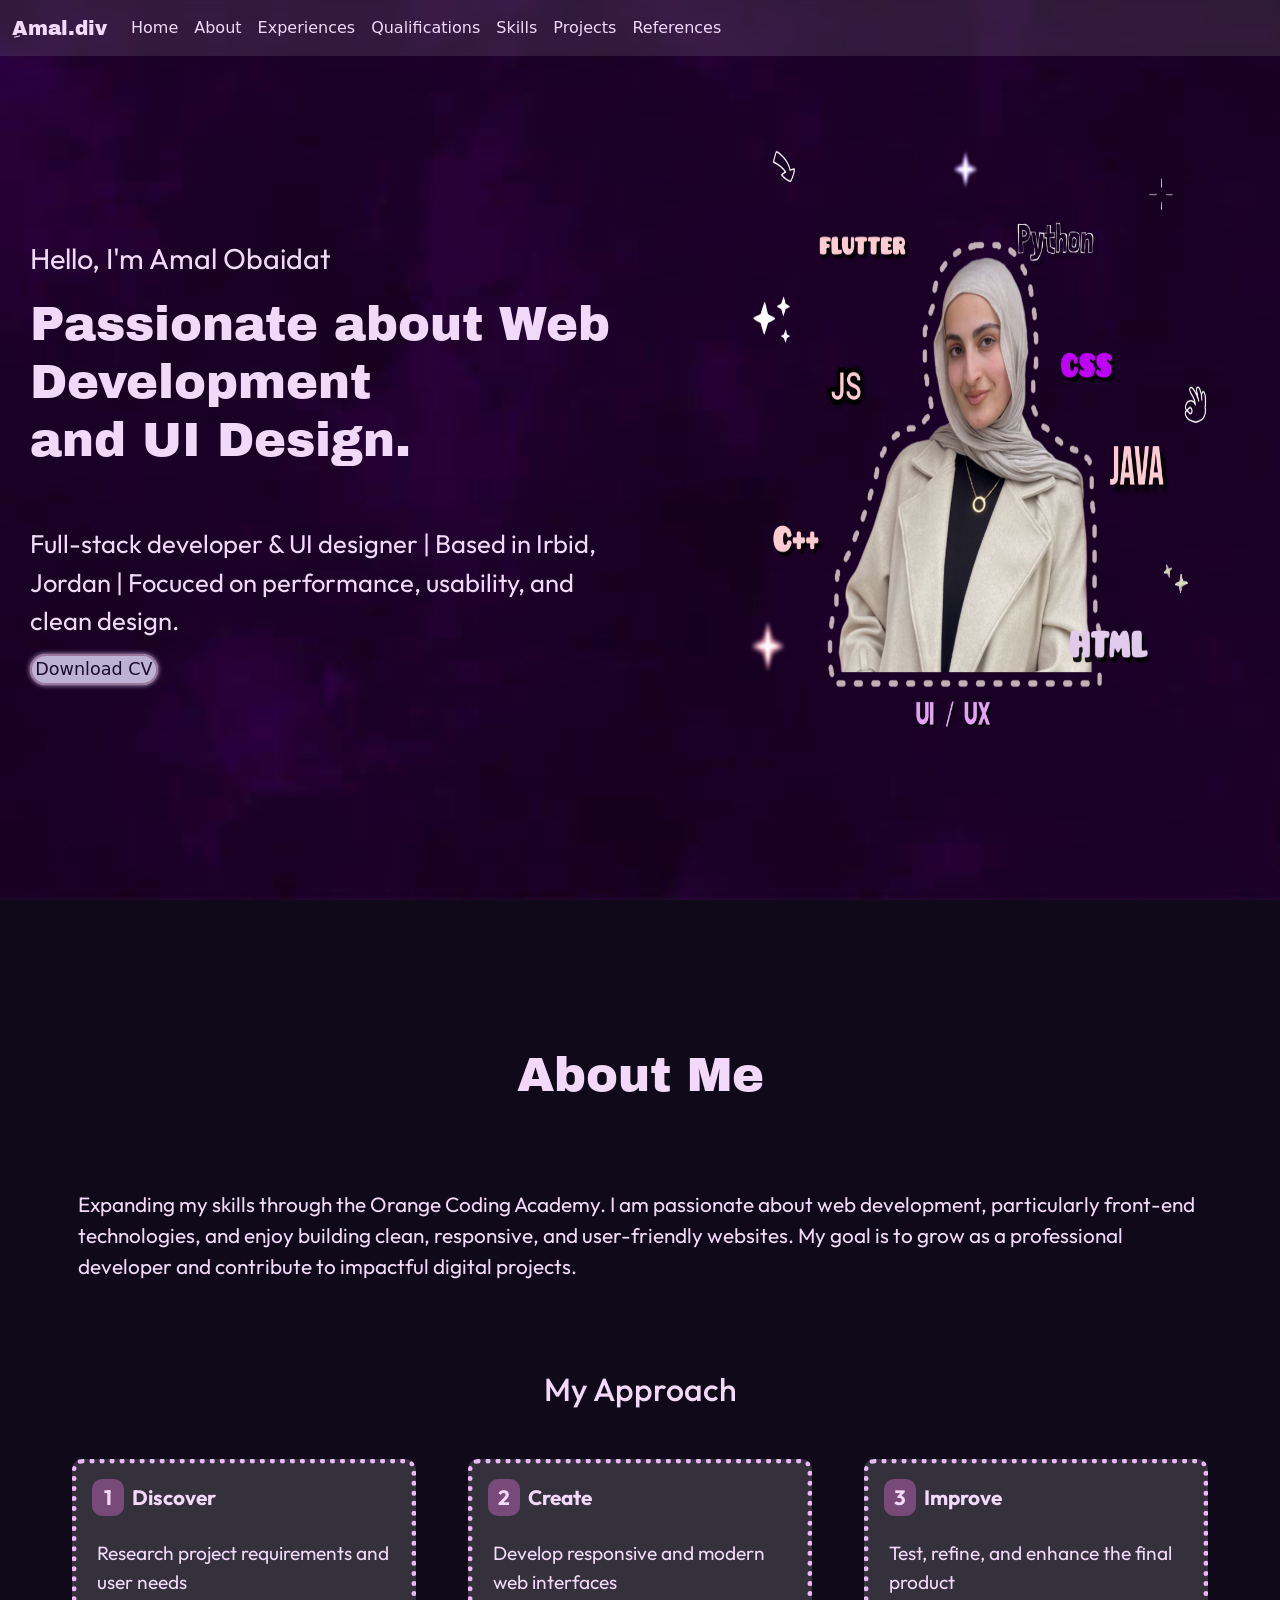
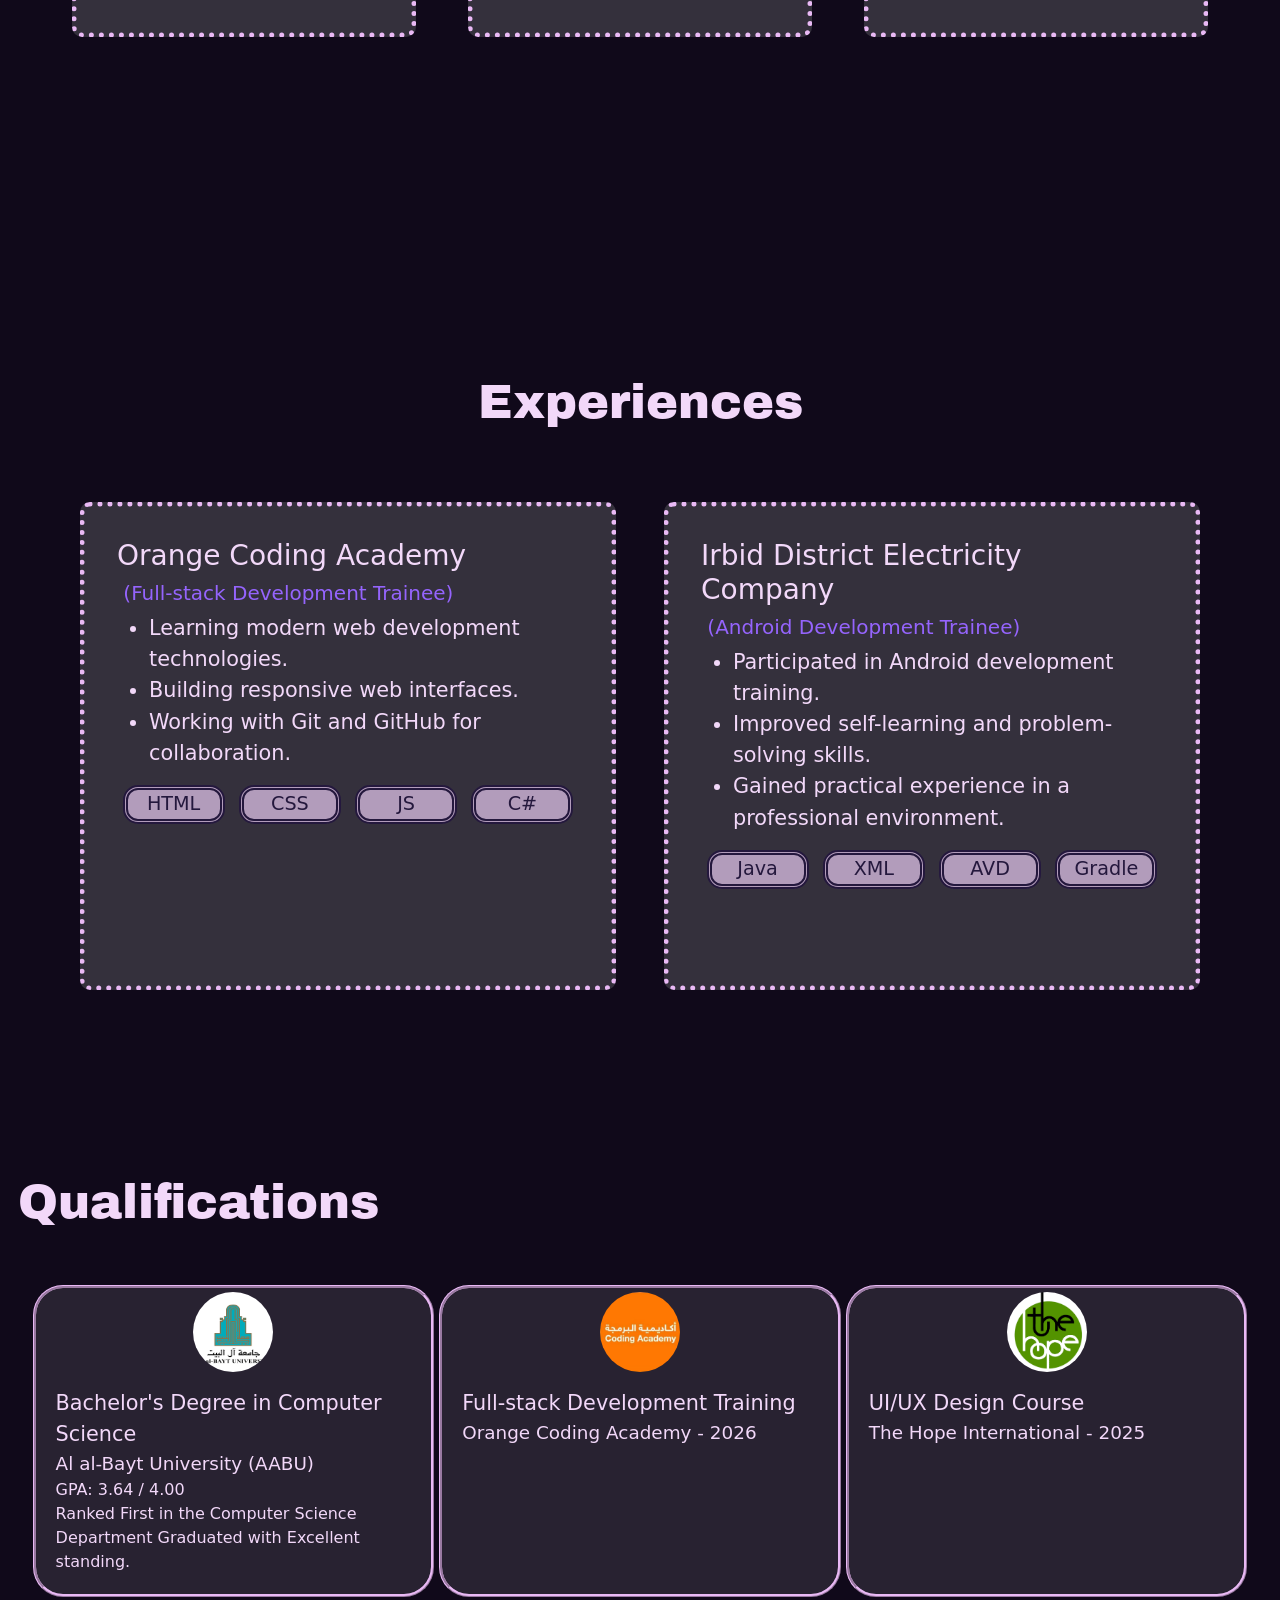
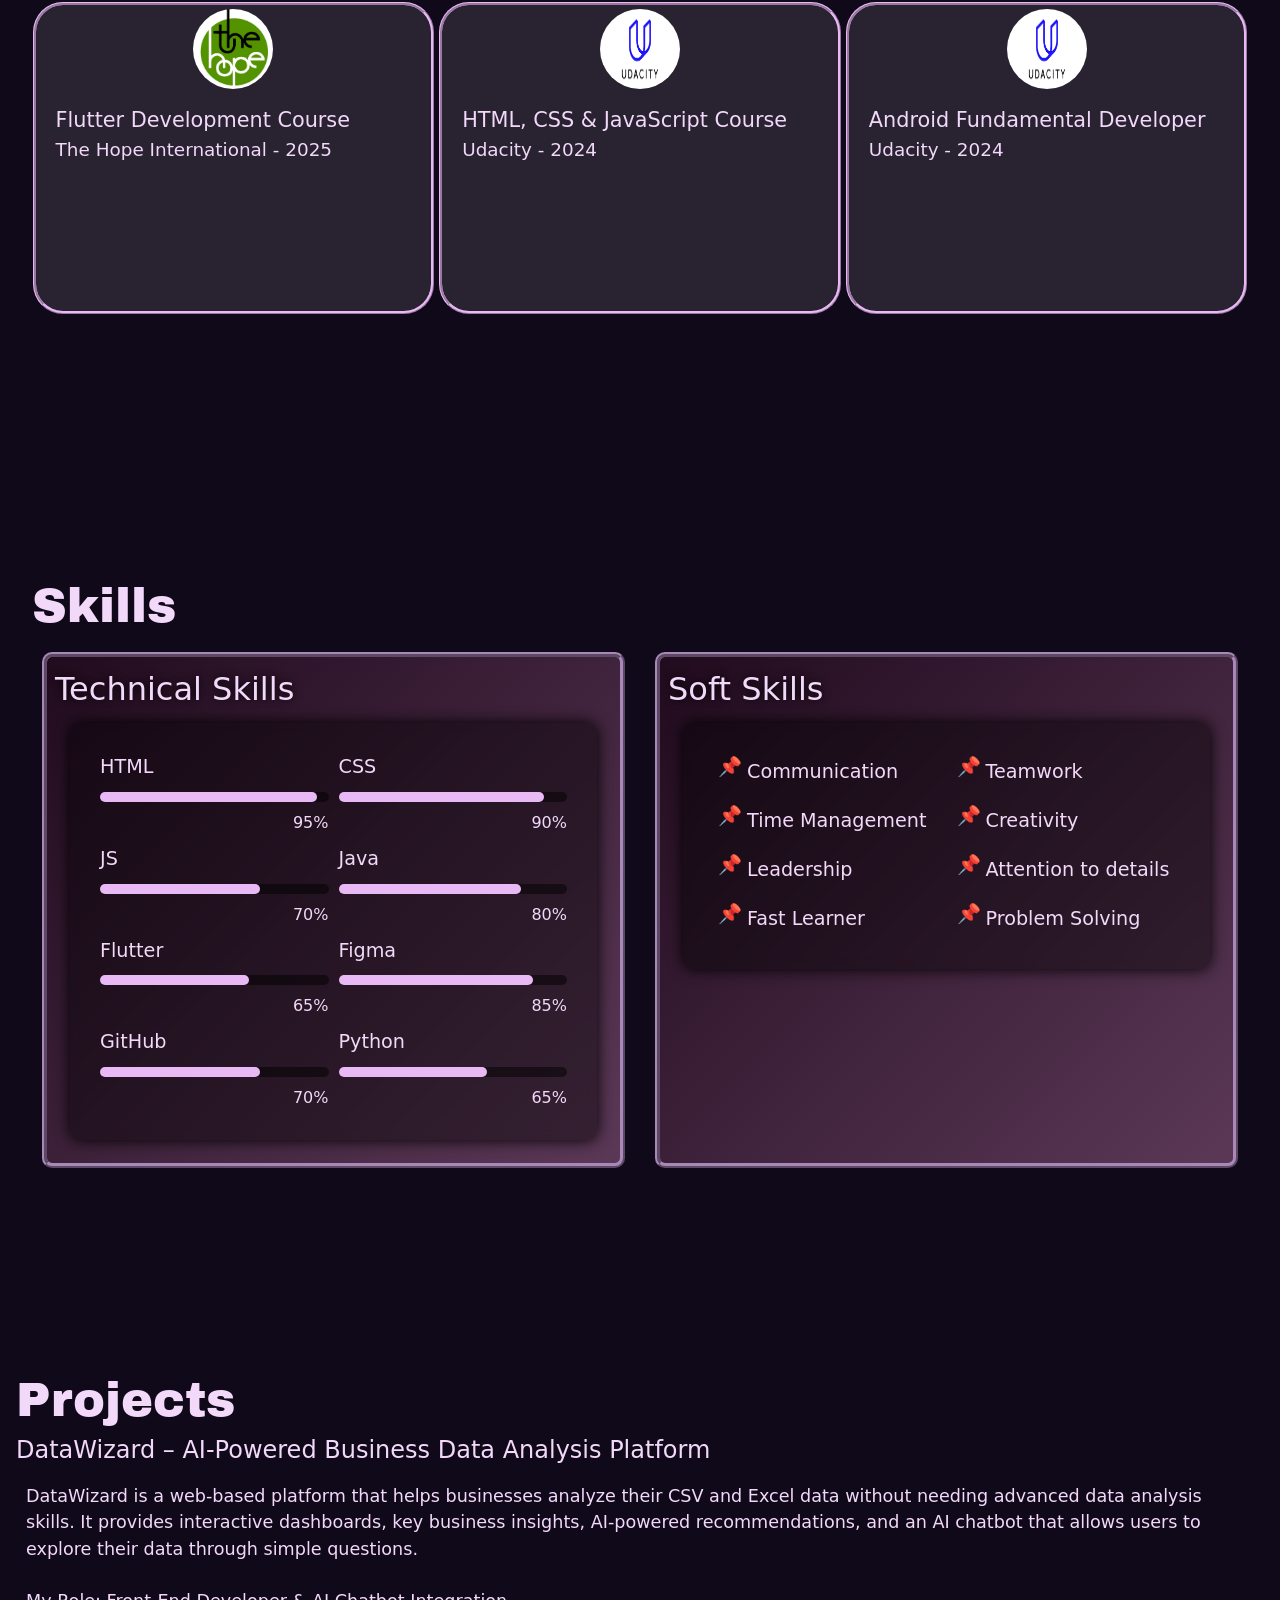
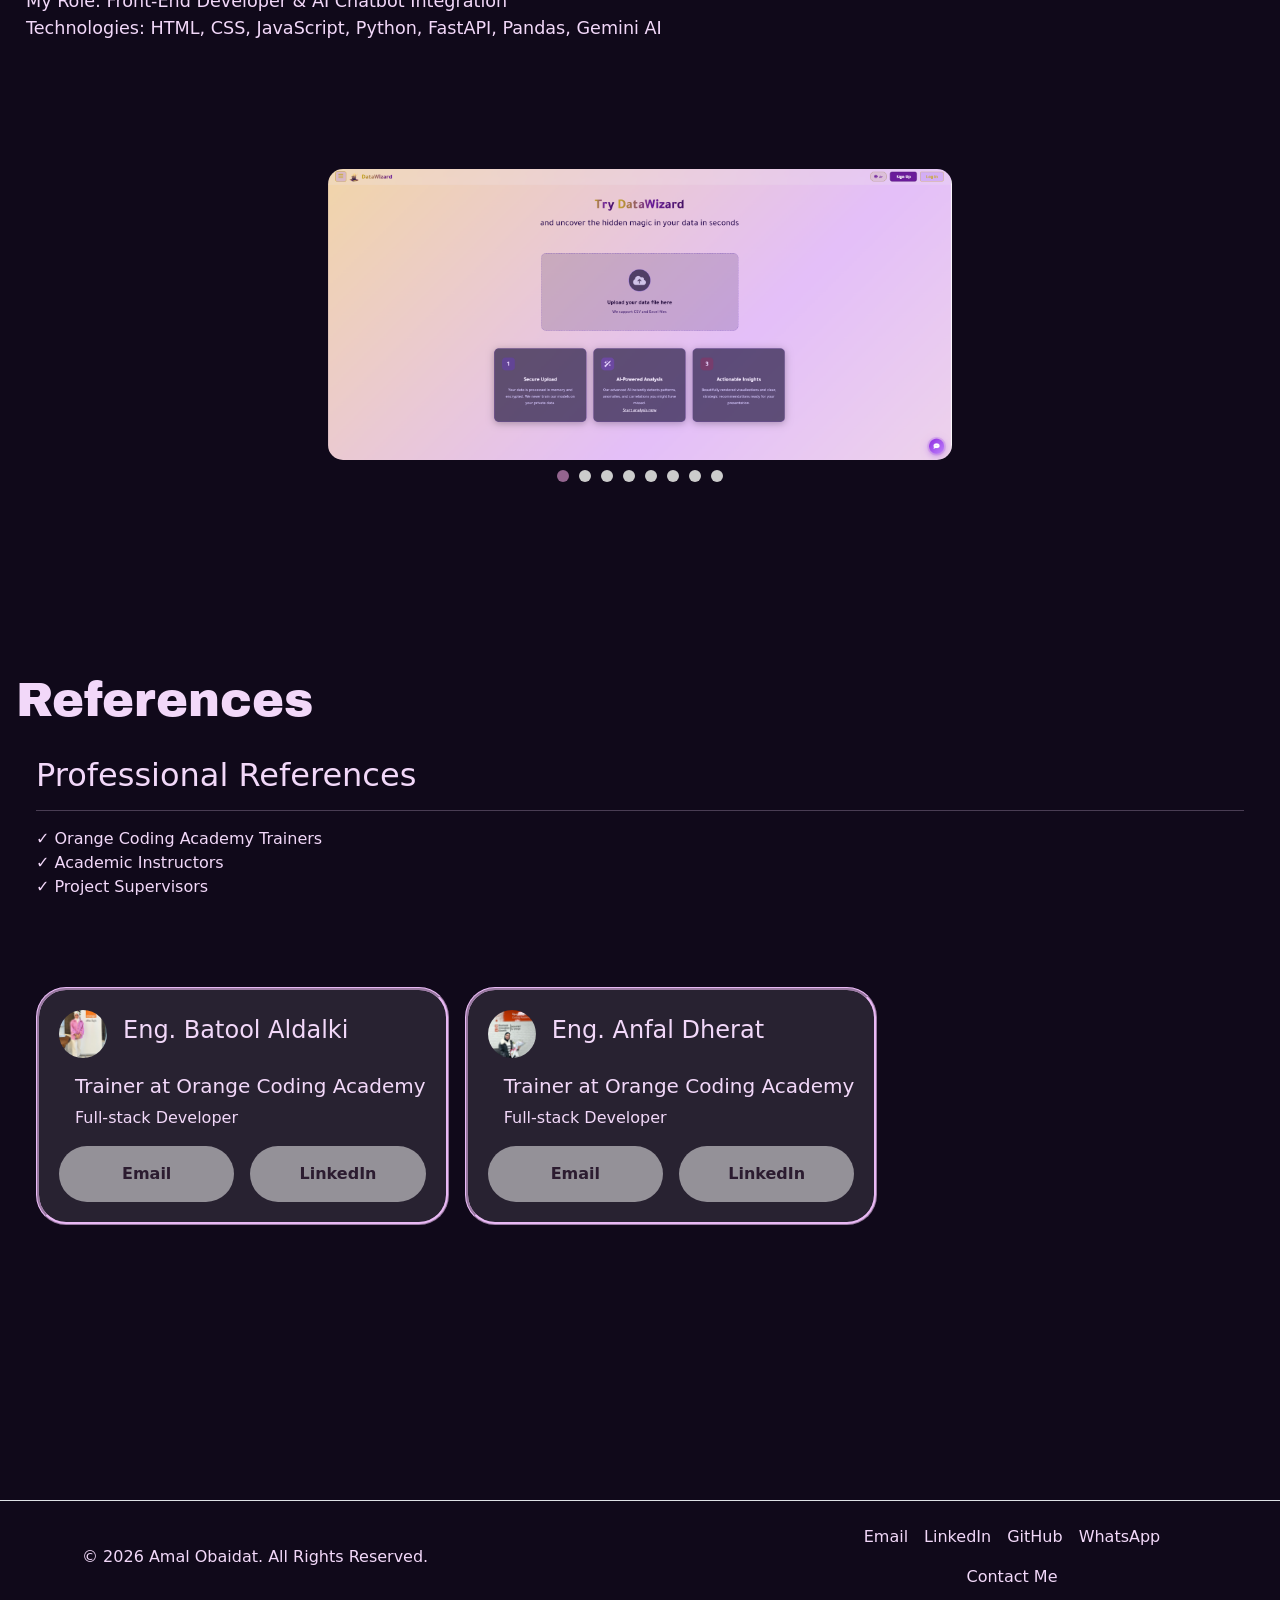
==== commit 900a7b85: "update" ====
--- a/home.html
+++ b/home.html
@@ -66,7 +66,7 @@
                         on performance, usability, and clean design.</p>
                 </div>
                 <div>
-                    <input type="button" value="Download CV" id="cvBut">
+                    <a href="cv" id="cvBut" target="_blank">Download CV</a>
                 </div>
             </div>
             <div class="img"><img src="images/amalPic2.png"></div>
--- a/home.css
+++ b/home.css
@@ -88,6 +88,7 @@
 #cvBut {
     color: rgb(29, 10, 47);
     font-size: 1.1rem;
+    text-decoration: none;
     border-radius: 25px;
     background-color: rgb(208, 198, 230, 0.9);
     margin-top: 3rem;
@@ -95,6 +96,7 @@
     box-shadow: 0 0 5px rgb(200, 181, 219);
     width: 25%;
     height: 50%;
+    padding: 0.2rem;
 
 }
 
@@ -102,7 +104,8 @@
     color: rgb(242, 216, 249);
     background-color: rgb(208, 198, 230, 0.3);
     transition: 0.5s ease;
-    transform: scale(1.1);
+    transform: scale(1.3);
+    padding: 0.5rem;
     border: 2px none plum;
     box-shadow: 0 0 8px rgb(155, 120, 155);
 }
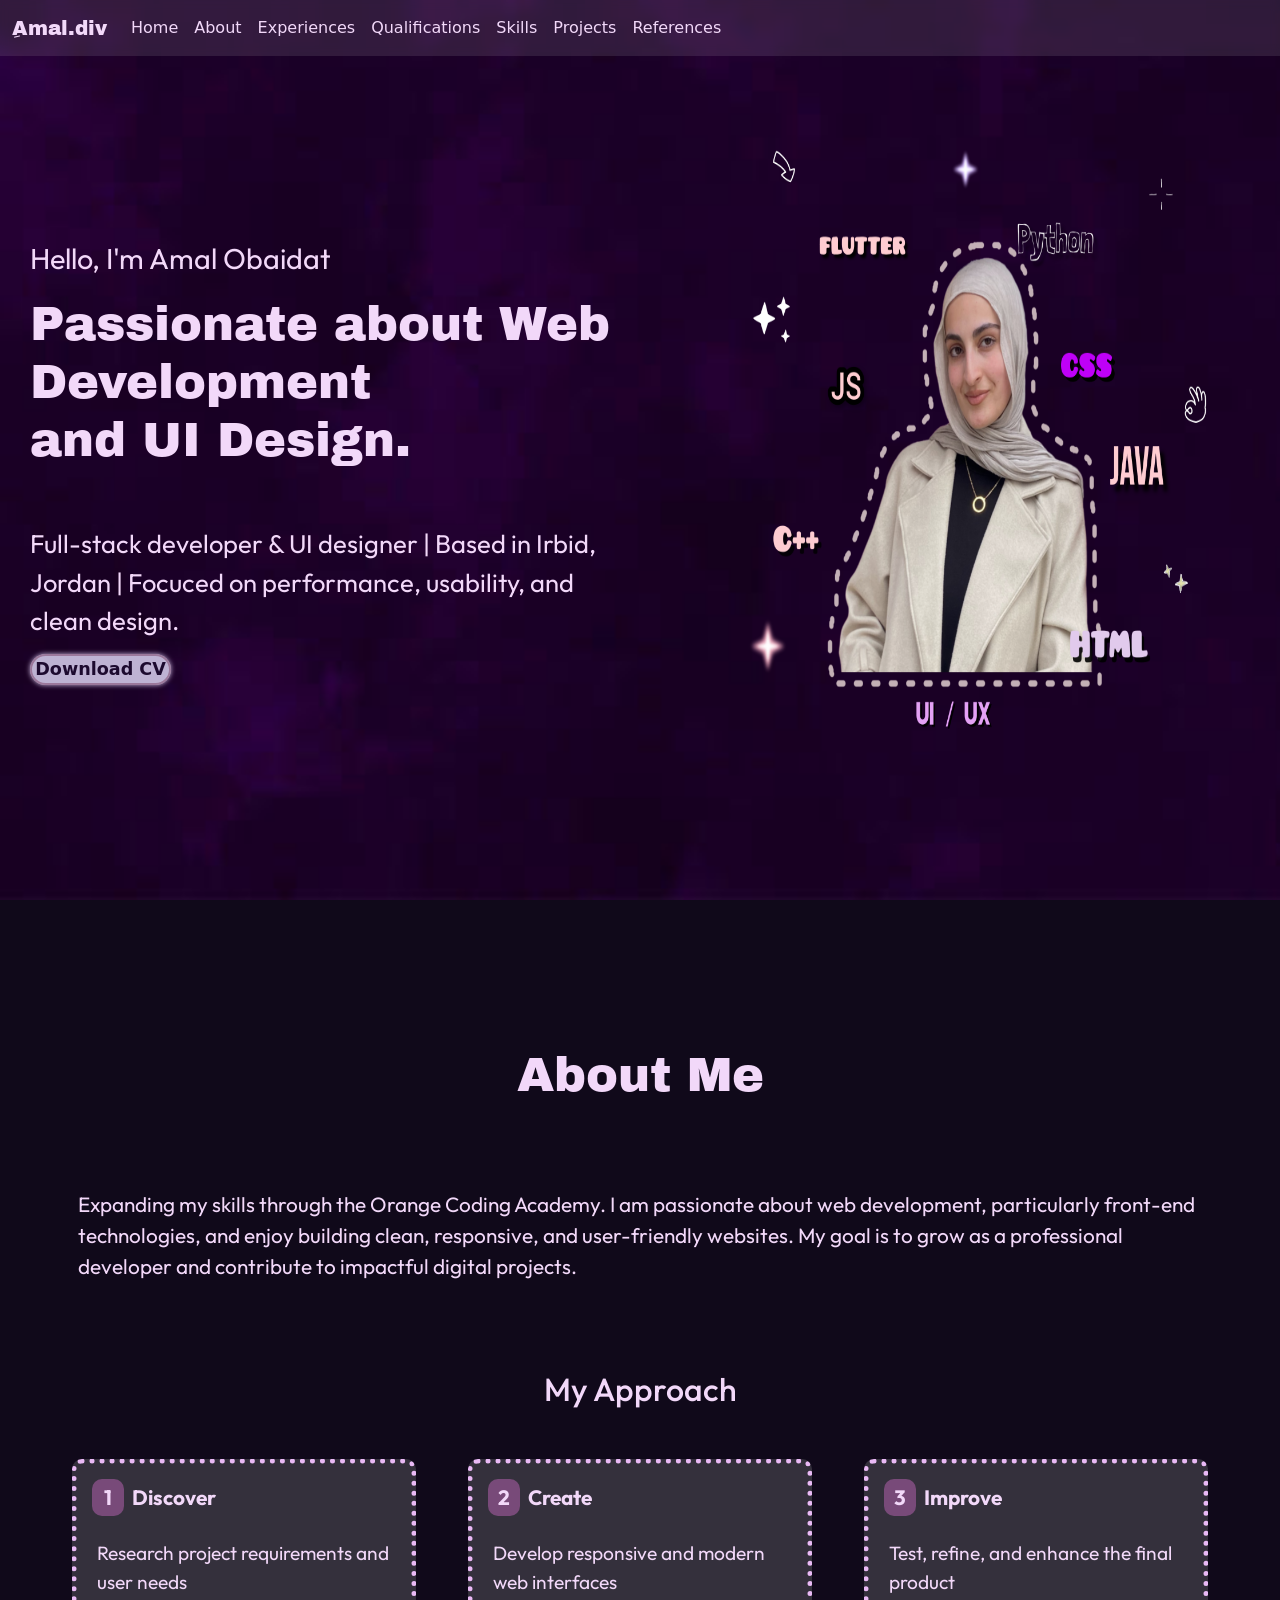
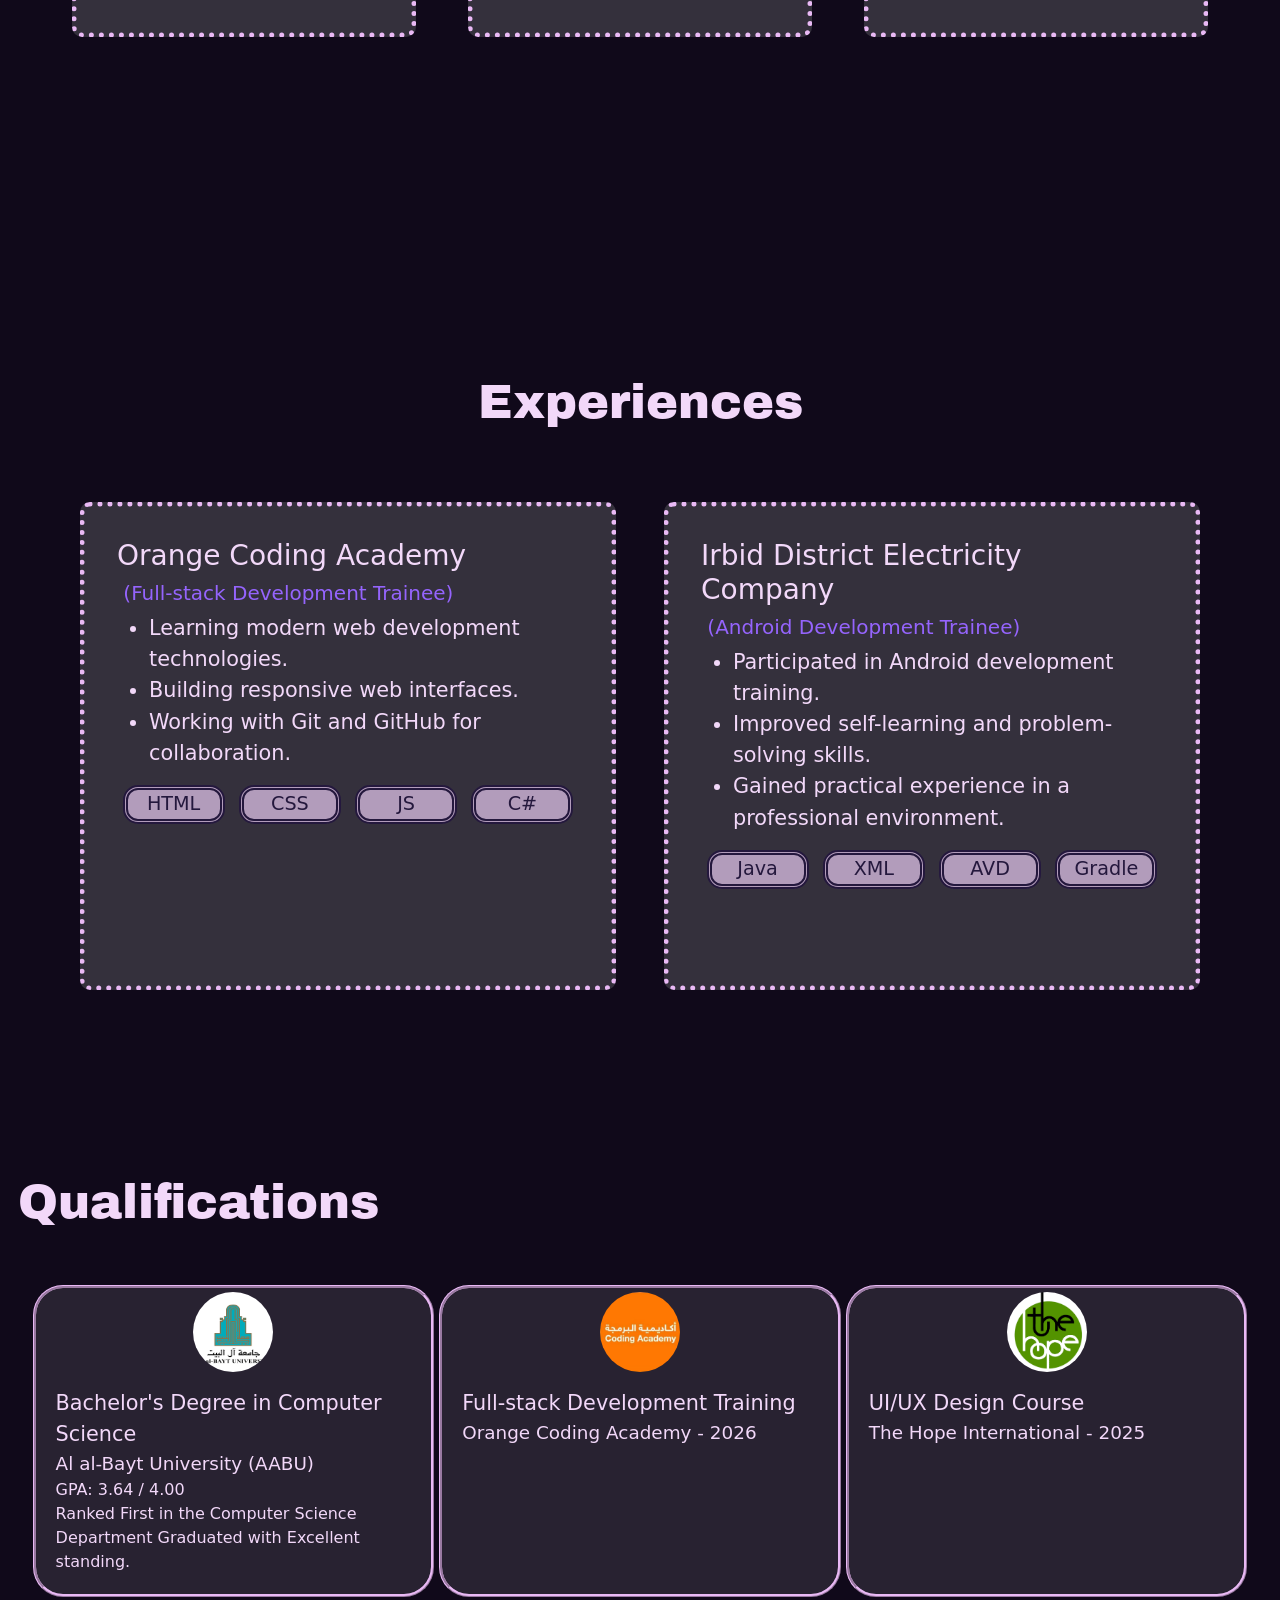
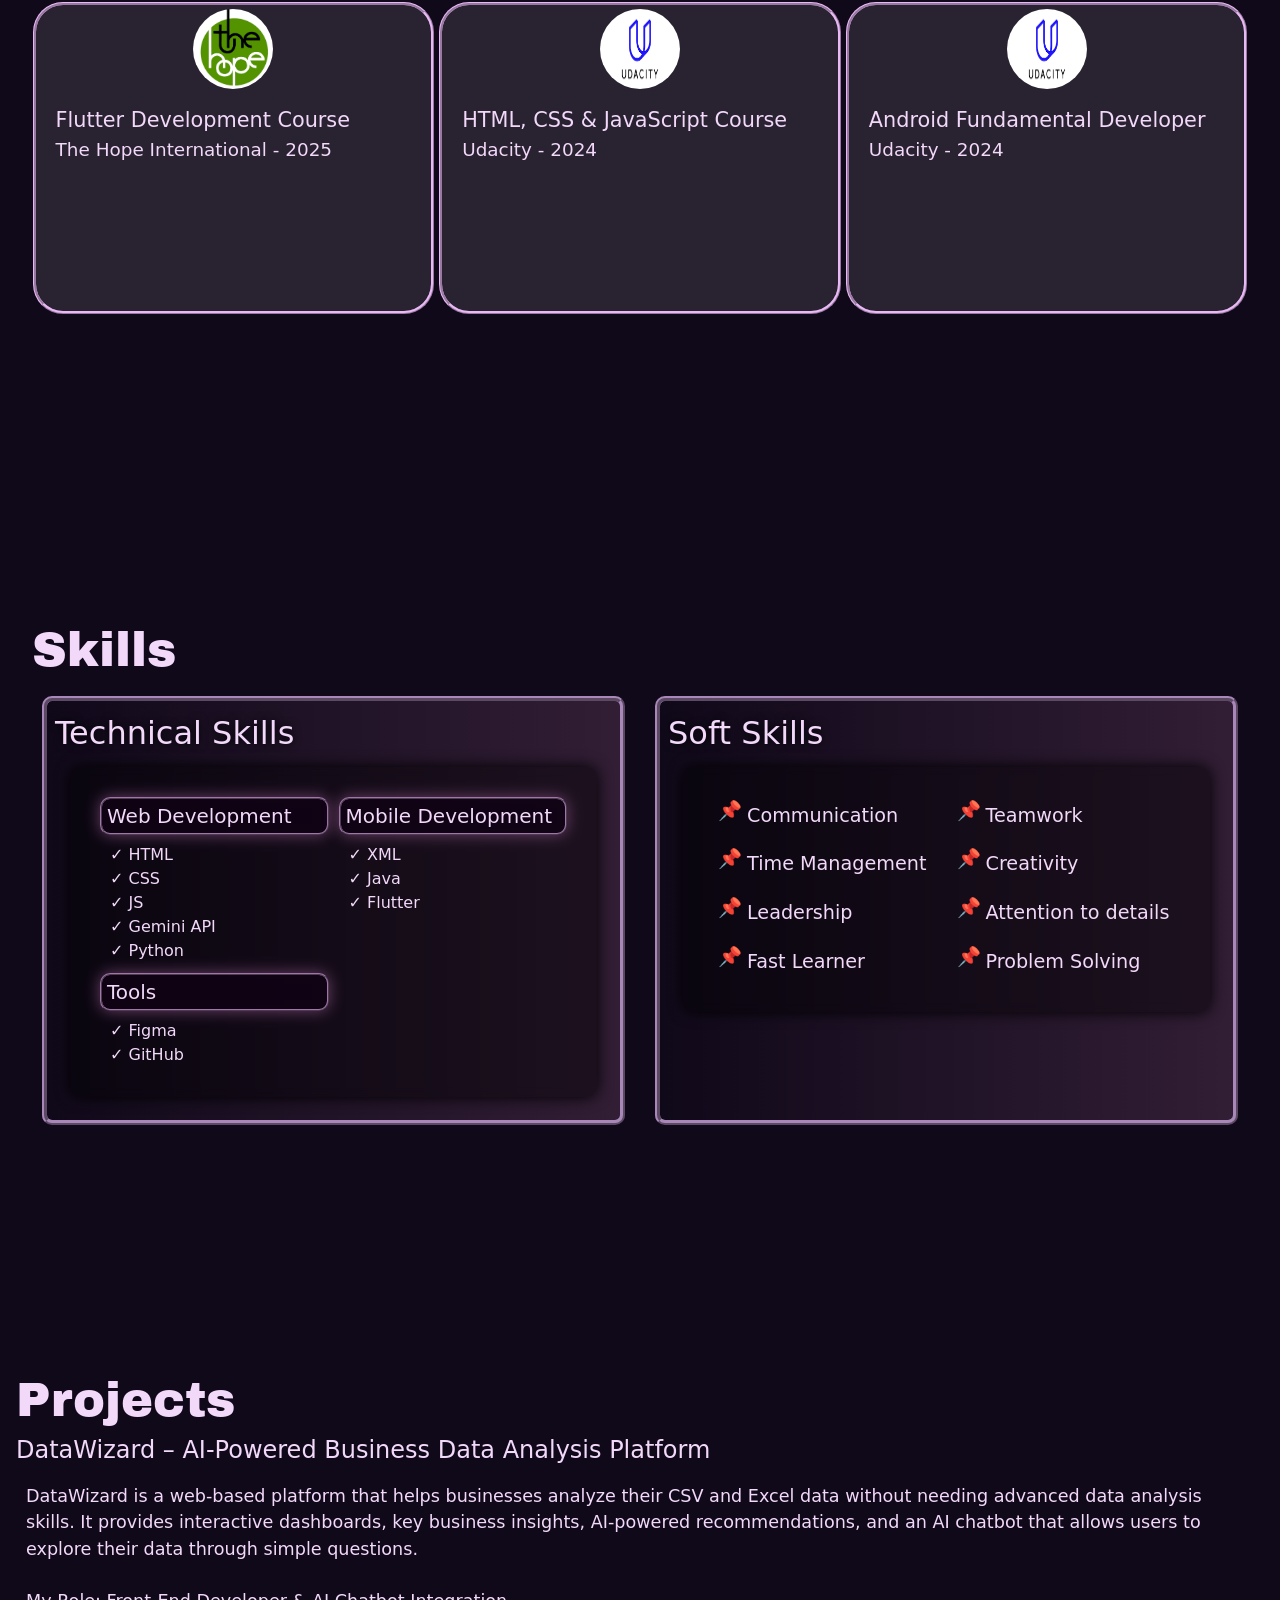
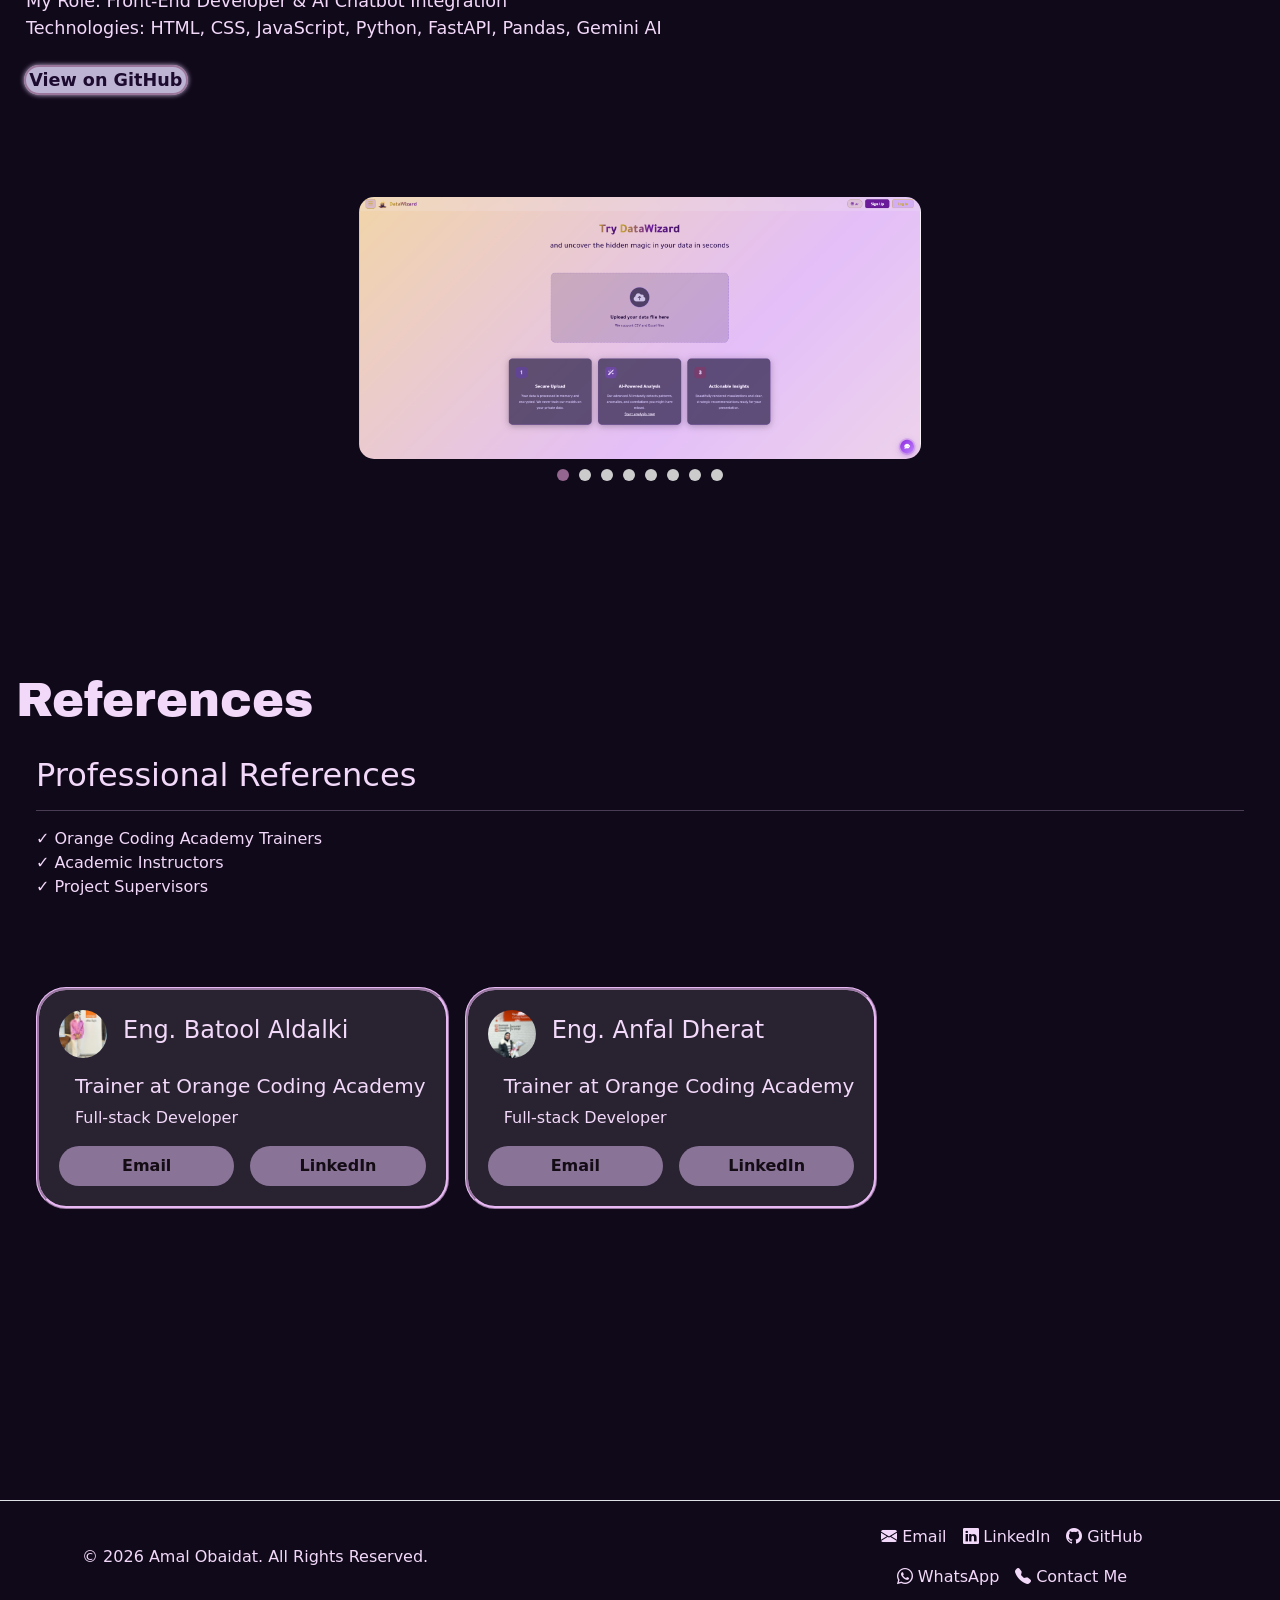
==== commit 1d9943ea: "update" ====
--- a/home.html
+++ b/home.html
@@ -11,6 +11,7 @@
     <link href="https://fonts.googleapis.com/css2?family=Archivo+Black&display=swap" rel="stylesheet">
     <link href="https://fonts.googleapis.com/css2?family=Outfit&display=swap" rel="stylesheet">
     <link href="https://cdn.jsdelivr.net/npm/bootstrap@5.3.2/dist/css/bootstrap.min.css" rel="stylesheet">
+    <link rel="stylesheet" href="https://cdn.jsdelivr.net/npm/bootstrap-icons@1.13.1/font/bootstrap-icons.min.css">
 
 </head>
 
@@ -66,7 +67,8 @@
                         on performance, usability, and clean design.</p>
                 </div>
                 <div>
-                    <a href="cv" id="cvBut" target="_blank">Download CV</a>
+                    <a href="https://www.luminpdf.com/app/pdf/viewer/amal-obaidat-cv-6aa85204b382216ed9aecb47?credentials-id=407cf5a4-6e27-4ffc-93f7-f5c32517cfba&authStatus=sign_up&can-join-workspace=false&from=drive"
+                        id="cvBut" target="_blank">Download CV</a>
                 </div>
             </div>
             <div class="img"><img src="images/amalPic2.png"></div>
@@ -226,30 +228,30 @@
             <div class="techSection">
                 <div class="skillTitle">Technical Skills</div>
                 <div class="techSkill">
-                    <div class="langs" data-percent="95%">HTML
-                        <progress value="95" max="100"></progress>
-                    </div>
-                    <div class="langs" data-percent="90%">CSS
-                        <progress value="90" max="100"></progress>
-                    </div>
-                    <div class="langs" data-percent="70%">JS
-                        <progress value="70" max="100"></progress>
-                    </div>
-                    <div class="langs" data-percent="80%">Java
-                        <progress value="80" max="100"></progress>
-                    </div>
-                    <div class="langs" data-percent="65%">Flutter
-                        <progress value="65" max="100"></progress>
-                    </div>
-                    <div class="langs" data-percent="85%">Figma
-                        <progress value="85" max="100"></progress>
-                    </div>
-                    <div class="langs" data-percent="70%">GitHub
-                        <progress value="70" max="100"></progress>
-                    </div>
-                    <div class="langs" data-percent="65%">Python
-                        <progress value="65" max="100"></progress>
-                    </div>
+                    <div class="techList">
+                        <h5 class="head5 back">Web Development</h5>
+                        <div class="langs">✓ HTML</div>
+                        <div class="langs">✓ CSS</div>
+                        <div class="langs">✓ JS</div>
+                        <div class="langs">✓ Gemini API</div>
+                        <div class="langs">✓ Python</div>
+                    </div>
+                    
+                    <div class="techList">
+                        <h5 class="head5 back">Mobile Development</h5>
+                        <div class="langs">✓ XML</div>
+                        <div class="langs">✓ Java</div>
+                        <div class="langs">✓ Flutter</div>
+                    </div>
+                    
+                     <div class="techList">
+                        <h5 class="head5 back">Tools</h5>
+                        <div class="langs">✓ Figma</div>
+                        <div class="langs">✓ GitHub</div>
+                    </div>
+
+                    
+                    
                 </div>
             </div>
             <div class="softSection">
@@ -271,7 +273,7 @@
         <div class="archivo-black-regular title"> Projects</div>
 
         <div class="proName">
-            <h4 class="head4">DataWizard – AI-Powered Business Data Analysis Platform</h4>
+            <h4 class="head4">DataWizard – AI-Powered Business Data Analysis Platform </h4>
             <div>
                 <p>DataWizard is a web-based platform that helps businesses analyze their CSV and Excel data without
                     needing
@@ -281,7 +283,7 @@
 
                     My Role: Front-End Developer & AI Chatbot Integration<br>
                     Technologies: HTML, CSS, JavaScript, Python, FastAPI, Pandas, Gemini AI</p>
-
+                    <a href="https://github.com/amal-Obaidat55" class="gitBtn">View on GitHub</a>
             </div>
         </div>
         <div class="proCont">
@@ -336,7 +338,7 @@
                             <h4 class="head4">
                                 Eng. Batool Aldalki
                             </h4>
-                            
+
                         </div>
                         <h5 class="head5 refHead">Trainer at Orange Coding Academy</h5>
                         <p>Full-stack Developer</p>
@@ -352,7 +354,7 @@
                             <h4 class="head4">
                                 Eng. Anfal Dherat
                             </h4>
-                            
+
                         </div>
 
                         <h5 class="head5 refHead">Trainer at Orange Coding Academy</h5>
@@ -360,7 +362,7 @@
                         <div class="RContact">
                             <a href="mailto:gt.anfal.daharat@orange.com">Email</a>
                             <a href="https://www.linkedin.com/in/anfal-dherat/">LinkedIn</a>
-                            
+
                         </div>
                     </div>
                 </div>
@@ -372,15 +374,16 @@
             <p class="col-md-4 mb-0 ">&copy; 2026 Amal Obaidat. All Rights Reserved.</p>
 
             <ul class="nav col-md-4 justify-content-center">
-                <li class="nav-item"><a href="mailto:amalobaidat065@gmail.com" target="_blank"
-                        class="nav-link px-2 ">Email</a></li>
+                <li class="nav-item">
+                    <a href="mailto:amalobaidat065@gmail.com" target="_blank"
+                        class="nav-link px-2 "><i class="bi bi-envelope-fill"></i>Email</a></li>
                 <li class="nav-item"><a href="https://www.linkedin.com/in/amal-obaidat-153306365" target="_blank"
-                        class="nav-link px-2 ">LinkedIn</a></li>
+                        class="nav-link px-2 "><i class="bi bi-linkedin"></i>LinkedIn</a></li>
                 <li class="nav-item"><a href="https://github.com/amal-Obaidat55" target="_blank"
-                        class="nav-link px-2 ">GitHub</a></li>
+                        class="nav-link px-2 "><i class="bi bi-github"></i>GitHub</a></li>
                 <li class="nav-item"><a href="https://wa.me/962775417421" target="_blank"
-                        class="nav-link px-2 ">WhatsApp </a></li>
-                <li class="nav-item"><a href="tel:+962775417421" target="_blank" class="nav-link px-2 ">Contact Me </a>
+                        class="nav-link px-2 "><i class="bi bi-whatsapp"></i>WhatsApp </a></li>
+                <li class="nav-item"><a href="tel:+962775417421" target="_blank" class="nav-link px-2 "><i class="bi bi-telephone-fill"></i>Contact Me </a>
                 </li>
             </ul>
         </div>
--- a/home.css
+++ b/home.css
@@ -47,8 +47,6 @@
     background-repeat: no-repeat;
     background-size: cover;
     display: flex;
-    align-items: stretch;
-
 }
 
 .grid2 {
@@ -97,7 +95,7 @@
     width: 25%;
     height: 50%;
     padding: 0.2rem;
-
+    font-weight: bold;
 }
 
 #cvBut:hover {
@@ -108,6 +106,7 @@
     padding: 0.5rem;
     border: 2px none plum;
     box-shadow: 0 0 8px rgb(155, 120, 155);
+    font-weight: bold;
 }
 
 .img {
@@ -798,9 +797,9 @@
     padding: 3px;
     border: 5px ridge rgb(169, 136, 185);
     border-radius: 10px;
-    background: linear-gradient(-45deg, #210b1e, #94658f, #210b1e);
+    background: linear-gradient(to right, #10091A, #53324f, #10091A);
     background-size: 400% 400%;
-    animation: gradient-animation 10s ease 0.1s infinite;
+    animation: gradient-animation 20s ease 0.1s infinite;
 }
 
 .skillTitle {
@@ -809,8 +808,19 @@
     text-shadow: 0 0 8px black;
     padding: 5px;
 }
-
-.techSkill,
+.techSkill{
+    flex: 1;
+    padding: 30px;
+    margin: 5px 20px 20px;
+    display: grid;
+    grid-template-columns: repeat(2, 1fr);
+    gap: 10px;
+    background: rgba(0, 0, 0, 0.4);
+    backdrop-filter: blur(5px);
+    border-radius: 10px;
+    box-shadow: 0 0 15px black;
+}
+
 .softSkill {
     flex: 1;
     padding: 30px;
@@ -826,8 +836,19 @@
 
 }
 
-.softSkill,
-.langs {
+.back{
+    background: rgba(18, 2, 23, 0.7);
+    box-shadow: 0 0 15px rgb(105, 63, 101);
+    backdrop-filter: blur(5px);
+    border-radius: 10px;
+    border: 2px ridge rgb(158, 119, 167);
+    padding: 5px;
+}
+.langs{
+    padding-left: 10px;
+}
+
+.softSkill{
     font-size: 1.2rem;
 }
 
@@ -839,27 +860,6 @@
     transform: translateY(-5px);
 }
 
-.langs::after {
-    content: attr(data-percent);
-    float: right;
-    font-size: 1rem;
-}
-
-.langs progress {
-    width: 100%;
-    height: 10px;
-    border-radius: 20px;
-}
-
-progress::-webkit-progress-bar {
-    background-color: rgba(0, 0, 0, 0.5);
-    border-radius: 20px;
-}
-
-progress::-webkit-progress-value {
-    background-color: rgb(233, 185, 245);
-    border-radius: 10px;
-}
 
 @media (max-width:480px) {
     .skills {
@@ -873,6 +873,8 @@
     .skillsContainer {
         gap: 3px;
         padding: 1px;
+        display: flex;
+        flex-direction: column;
     }
 
     .techSection,
@@ -880,14 +882,18 @@
         flex: 1;
     }
 
-    .techSkill,
-    .softSkill {
+    .techSkill{
         display: flex;
         flex-direction: column;
         padding: 10px;
         margin: 1px 5px 5px;
     }
 
+    .softSkill {
+        padding: 10px;
+        margin: 1px 5px 5px;
+    }
+
     .softSkill,
     .langs {
         font-size: 0.8rem;
@@ -898,17 +904,17 @@
         font-size: 0.5rem;
     }
 
-    .langs progress {
-        width: 100%;
-        height: 10px;
-        border-radius: 20px;
-    }
+    .head5{
+        font-size: 0.9rem !important;
+    }
+    
 }
 
 @media (min-width:481px) and (max-width:768px) {
     .skills{
         padding: 1rem;
     }
+    
     .skillsContainer {
         gap: 10px;
         padding: 5px;
@@ -927,6 +933,13 @@
     .langs::after{
         font-size: 0.8rem;
     }
+    .techSkill{
+        display: flex;
+        flex-direction: column;
+    }
+    .head5{
+        font-size: 1rem !important;
+    }
 }
 
 @media (min-width:769px) and (max-width:1279px) {
@@ -945,6 +958,9 @@
     }
     .langs::after{
         font-size: 0.8rem;
+    }
+    .head5{
+        font-size: 1rem !important;
     }
 }
 
@@ -977,13 +993,39 @@
     align-content: center;
 }
 
+.gitBtn{
+    color: rgb(29, 10, 47);
+    font-size: 1.1rem;
+    text-decoration: none;
+    border-radius: 25px;
+    background-color: rgb(208, 198, 230, 0.9);
+    margin-left: 0.5rem;
+    border: 2px solid rgb(155, 120, 155);
+    box-shadow: 0 0 5px rgb(200, 181, 219);
+    width: fit-content;
+    font-weight: bold;
+    height: 50%;
+    padding: 0.2rem;
+}
+
+.gitBtn:hover{
+    color: rgb(242, 216, 249);
+    background-color: rgb(208, 198, 230, 0.3);
+    transition: 0.5s ease;
+    transform: scale(1.3);
+    padding: 0.5rem;
+    border: 2px none plum;
+    box-shadow: 0 0 8px rgb(155, 120, 155);
+    font-weight: bold;
+}
+
 .proImgs .imgs {
     display: none;
 }
 
 .imgs img {
-    width: 50%;
-    height: 50%;
+    width: 45%;
+    height: 45%;
     border-radius: 15px;
 }
 
@@ -1049,6 +1091,15 @@
         transform: scale(1) translateY(0);
     }
 
+    .gitBtn{
+        width: fit-content;
+        margin-top: 1rem;
+        font-size: 0.7rem;
+        padding: 2px 4px;
+        height: auto;
+    }
+
+
 }
 
 @media (min-width:481px) and (max-width:768px) {
@@ -1063,6 +1114,13 @@
     }
     .imgs img:hover{
         transform: scale(1);
+    }
+    .gitBtn{
+        width: fit-content;
+        margin-top: 2rem;
+        padding: 4px 8px;
+        font-size: 0.9rem ;
+        height: auto;
     }
 }
 
@@ -1149,11 +1207,20 @@
     flex: 1;
     text-decoration: none;
     text-align: center;
-    padding: 1rem;
-    color: rgb(44, 28, 48) !important;
-    background: rgba(255, 255, 255, 0.5);
+    padding: 0.5rem;
+    color: rgb(20, 12, 21) !important;
+    background: rgba(234, 195, 254, 0.5);
     border-radius: 50px;
+    font-size: 1rem;
     font-weight: bold !important;
+}
+
+.RContact a:hover{
+    color: rgb(234, 195, 254) !important;
+    background: rgba(20, 12, 21, 0.5);
+    transition: 0.5s ease;
+    box-shadow: 0 0 10px #79567e;
+    transform: scale(1.1);
 }
 @media (max-width:480px) {
     .head2 {
@@ -1217,12 +1284,25 @@
     background-size: cover;
 }
 
+
+
 .nav-link {
     color: rgb(242, 216, 249) !important;
 
 }
 
+.nav-link i{
+    padding-right: 0.3rem !important;
+}
+
 @media (max-width:480px) {
+    .container{
+        display: flex;
+        flex-direction: column-reverse;
+    }
+    .nav{
+        margin-bottom: 0.5rem !important; 
+    }
     .nav-link {
         font-size: 0.8rem !important;
     }
